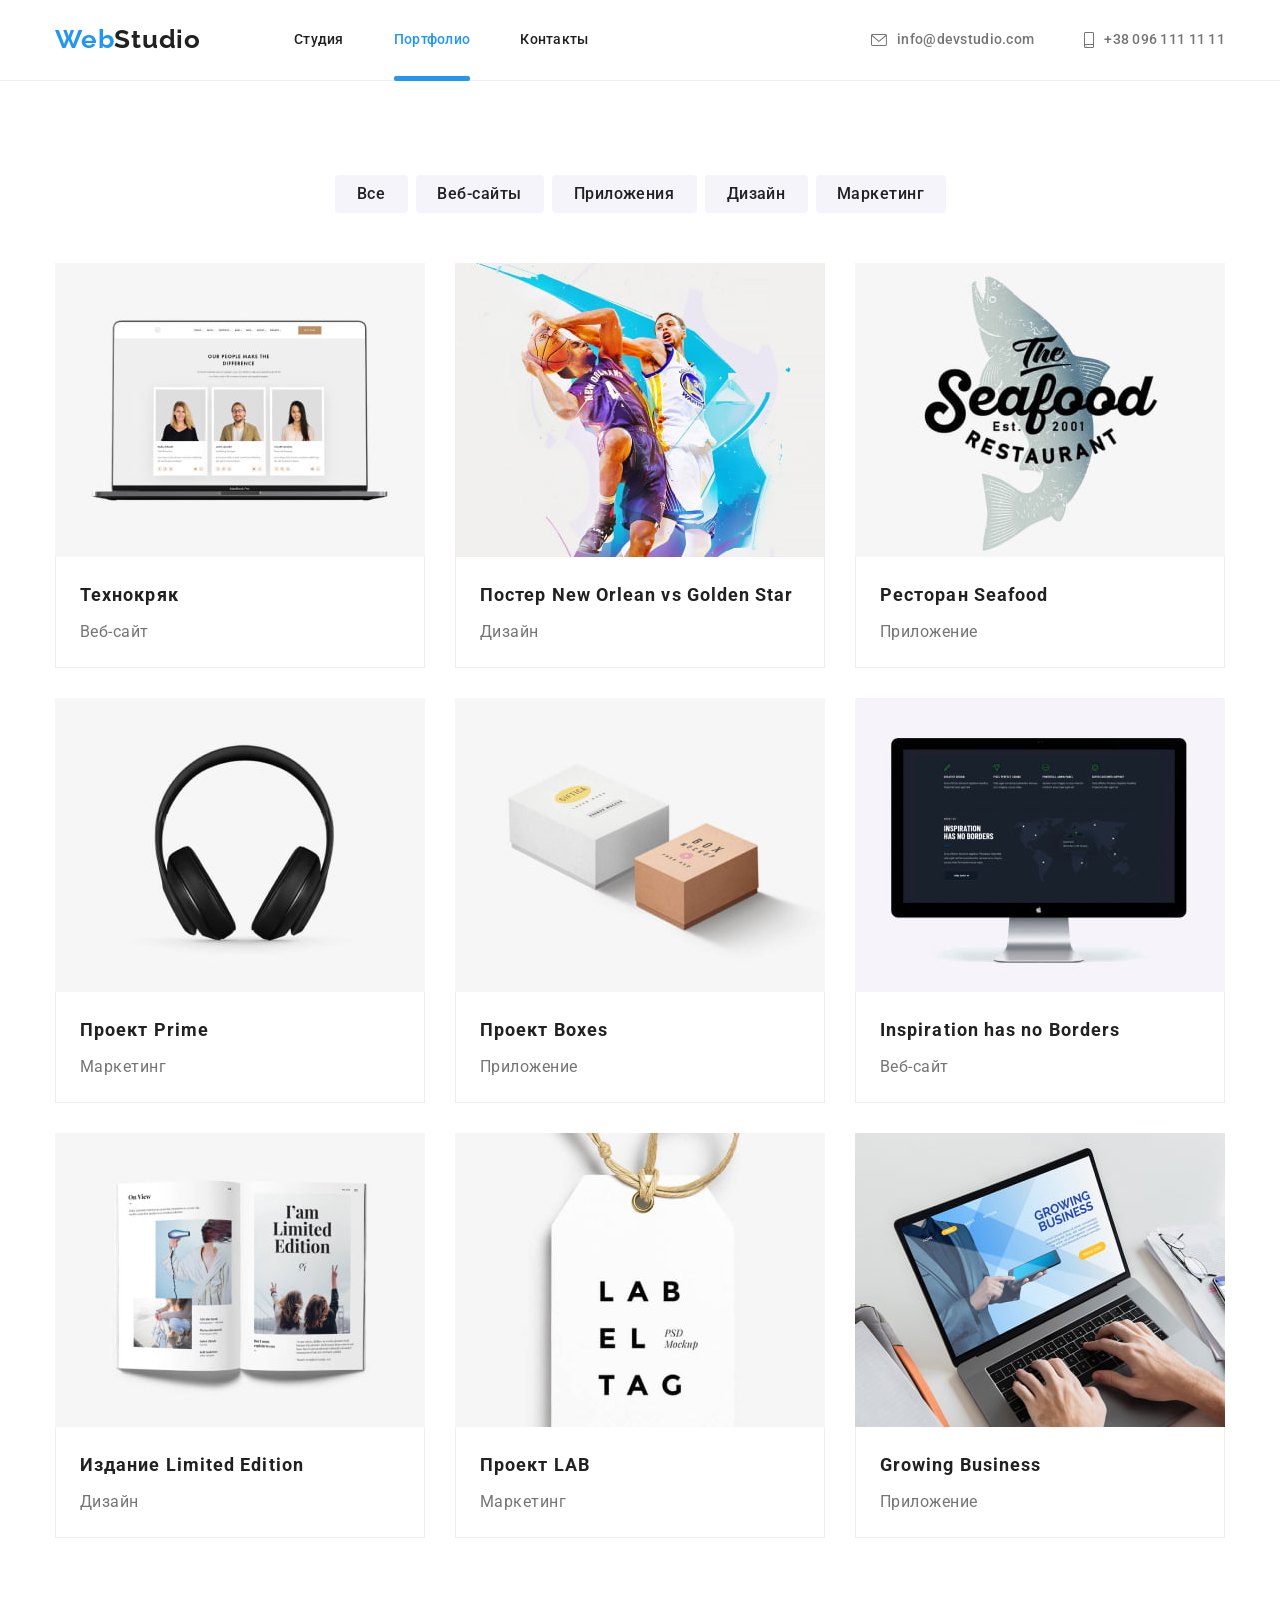
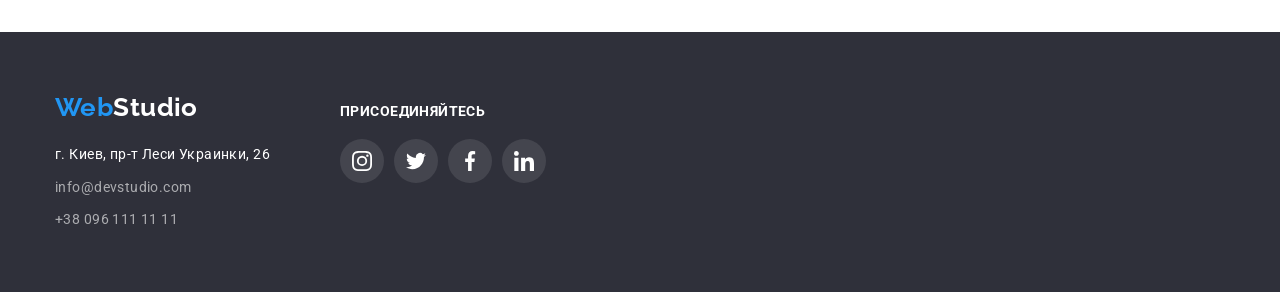
==== portfolio.html @ 49c5b4fa "Initial commit" ====
<!DOCTYPE html> 
<html lang="ru">
<head>
    <meta charset="UTF-8">
    <link rel="preconnect" href="https://fonts.googleapis.com">
    <link rel="preconnect" href="https://fonts.gstatic.com" crossorigin>
    <link href="https://fonts.googleapis.com/css2?family=Raleway:wght@700&family=Roboto:wght@400;500;700;900&display=swap" rel="stylesheet">
    <link rel="stylesheet" href="https://cdnjs.cloudflare.com/ajax/libs/modern-normalize/1.1.0/modern-normalize.min.css">
    <link rel="stylesheet" href="./CSS/styles.css">
    <title>WebStudio</title>
</head>
<body>
<!--Шапка страницы-->
<header class="header">
    <div class="container">
    <!--Навигация-->
    <nav class="nav">
        <a class="nav-logo" href="WebStudio" lang="en">Web<span class="style-logo">Studio</span></a>
        <ul class="nav-list">
          <li class="nav-item"><a class="nav-link" href="./index.html">Студия</a></li>
          <li class="nav-item"><a class="nav-link current" href="">Портфолио</a></li>
          <li class="nav-item" ><a class="nav-link" href="">Контакты</a></li>
        </ul>
    <!--Контакты-->
    <ul class="contact-list">
        <li class="item">
                <a class="email" href="mailto:info@devstudio.com">
                <svg class="email-icon" width="16px"  height="12px">
                <use href="./images/symbol-defs.svg#envelope"></use>
                </svg>info@devstudio.com
                </a>
        </li>
        <li class="item">
                <a class="tel" href="tel:+380961111111">
                <svg class="tel-icon" width="10px"  height="16px"><use href="./images/symbol-defs.svg#smartphone"></use>
                </svg>+38 096 111 11 11
                </a>
        </li>
    </ul>
    </nav>
    </div>
</header>
    <!--Cекция-Фильтры и проэкты-->
    <main>
    <section class="section">
        <div class="container">
    <h1 hidden>Filters and projects</h1>
    <ul class="filters-list">
        <li  class="filter-item">
            <button class="filter all" type="button">Все</button>
        </li>
        <li class="filter-item">
            <button class="filter web" type="button">Веб-сайты</button>
        </li>
        <li class="filter-item">
            <button class="filter app" type="button">Приложения</button>
        </li>
        <li class="filter-item">
            <button class="filter design" type="button">Дизайн</button>
        </li>
        <li class="filter-item">
            <button class="filter marketing" type="button">Маркетинг</button>
        </li>
    </ul>
        <ul class="portfolio-list">
            <li class="portfolio-item">
                    <a  class="portfolio-link" href="">
                    <div class="portfolio-thumb">
                        <div class="portfolio-overlay">
                            <p class="posrtfolio-text">Ресурс предлагает комплексные предложения с разным уровнем функционала и сервисов. Все это позволит посетителю получить исчерпывающие сведения о компании или частном лице</p>
                        </div>
                            <img class="portflio-img" src="./images/img7.jpg" alt="Laptop with open web page">
                 </div>
                <div class="portfolio-block-titels">
                <h2 class="portfolio-titel">Технокряк</h2>
                <p class="portfolio-subtitel">Веб-сайт</p>
                </div>
                </a>
            </li>
            <li class="portfolio-item">
                    <a class="portfolio-link" href="">
                    <div class="portfolio-thumb">
                        <div class="portfolio-overlay">
                    <p class="posrtfolio-text">Ресурс предлагает комплексные предложения с разным уровнем функционала и сервисов. Все это позволит посетителю получить исчерпывающие сведения о компании или частном лице</p>
                        </div>
                    <img class="portflio-img" src="./images/img8.jpg" alt="Basketball players">
            </div>
                <div class="portfolio-block-titels">
                <h2 class="portfolio-titel">Постер New Orlean vs Golden Star</h2>
                <p class="portfolio-subtitel">Дизайн</p>
            </div>
                </a>
            </li>
            <li class="portfolio-item">
                    <a class="portfolio-link" href="">
                    <div class="portfolio-thumb">
                        <div class="portfolio-overlay">
                    <p class="posrtfolio-text">Ресурс предлагает комплексные предложения с разным уровнем функционала и сервисов. Все это позволит посетителю получить исчерпывающие сведения о компании или частном лице</p>
                        </div>
                    <img class="portflio-img" src="./images/img9.jpg" alt="Restaurante poster">
            </div>
                <div class="portfolio-block-titels">
                <h2 class="portfolio-titel">Ресторан Seafood</h2>
                <p class="portfolio-subtitel">Приложение</p>
            </div>
                </a>
            </li>
            <li class="portfolio-item">
                    <a class="portfolio-link" href="">
                    <div class="portfolio-thumb">
                        <div class="portfolio-overlay">
                    <p class="posrtfolio-text">Ресурс предлагает комплексные предложения с разным уровнем функционала и сервисов. Все это позволит посетителю получить исчерпывающие сведения о компании или частном лице</p>
                        </div>
                    <img class="portflio-img" src="./images/img10.jpg" alt="Earphones">
            </div>
                <div class="portfolio-block-titels">
                <h2 class="portfolio-titel">Проект Prime</h2>
                <p class="portfolio-subtitel">Маркетинг</p>
            </div>
                </a>
            </li>
            <li class="portfolio-item">
                    <a class="portfolio-link" href="">
                    <div class="portfolio-thumb">
                        <div class="portfolio-overlay">
                    <p class="posrtfolio-text">Ресурс предлагает комплексные предложения с разным уровнем функционала и сервисов. Все это позволит посетителю получить исчерпывающие сведения о компании или частном лице</p>
                        </div>
                    <img class="portflio-img" src="./images/img11.jpg" alt="Boxes">
                </div>  
                <div class="portfolio-block-titels">
                <h2 class="portfolio-titel">Проект Boxes</h2>
                <p class="portfolio-subtitel">Приложение</p>
            </div>
                </a>
            </li>
            <li class="portfolio-item">
                    <a class="portfolio-link" href="">
                    <div class="portfolio-thumb">
                        <div class="portfolio-overlay">
                    <p class="posrtfolio-text">Ресурс предлагает комплексные предложения с разным уровнем функционала и сервисов. Все это позволит посетителю получить исчерпывающие сведения о компании или частном лице</p>
                        </div>
                    <img class="portflio-img" src="./images/img12.jpg" alt="PC monitor">
                </div>
                <div class="portfolio-block-titels">
                <h2 class="portfolio-titel">Inspiration has no Borders</h2>
                <p class="portfolio-subtitel">Веб-сайт</p>
            </div>
                </a>
            </li>
            <li class="portfolio-item">
                    <a class="portfolio-link" href="">
                    <div class="portfolio-thumb">
                        <div class="portfolio-overlay">
                    <p class="posrtfolio-text">Ресурс предлагает комплексные предложения с разным уровнем функционала и сервисов. Все это позволит посетителю получить исчерпывающие сведения о компании или частном лице</p>
                        </div>
                    <img class="portflio-img" src="./images/img13.jpg" alt="Magazine pages">
            </div>
                <div class="portfolio-block-titels">
                <h2 class="portfolio-titel">Издание Limited Edition</h2>
                <p class="portfolio-subtitel">Дизайн</p>
            </div>
                </a>
            </li>
            <li class="portfolio-item">
                    <a class="portfolio-link" href="">
                    <div class="portfolio-thumb">
                        <div class="portfolio-overlay">
                    <p class="posrtfolio-text">Ресурс предлагает комплексные предложения с разным уровнем функционала и сервисов. Все это позволит посетителю получить исчерпывающие сведения о компании или частном лице</p>
                        </div>
                    <img class="portflio-img" src="./images/img14.jpg" alt="Label tag">
                </div>        
                <div class="portfolio-block-titels">
                <h2 class="portfolio-titel">Проект LAB</h2>
                <p class="portfolio-subtitel">Маркетинг</p>
            </div>
                </a>
            </li>
            <li class="portfolio-item">
                    <a class="portfolio-link" href="">
                    <div class="portfolio-thumb">
                        <div class="portfolio-overlay">
                    <p class="posrtfolio-text">Ресурс предлагает комплексные предложения с разным уровнем функционала и сервисов. Все это позволит посетителю получить исчерпывающие сведения о компании или частном лице</p>
                        </div>
                    <img class="portflio-img" src="./images/img15.jpg" alt="Work on laptop">
            </div>
                <div class="portfolio-block-titels">
                <h2 class="portfolio-titel">Growing Business</h2>
                <p class="portfolio-subtitel">Приложение</p>
            </div>
                </a>
            </li>
        </ul>
    </div>
    </section>
</main>
    <!--Footer-->
    <footer class="footer">
        <div class="container">
        <div class="footer-main">
        <a class="footer-logo" href="WebStudio" lang="en">Web<span class="style">Studio</span></a>
        <address class="footer-address">
        <ul class="address-list">
            <li class="address-item">
                <a class="address" href="https://www.google.com.ua/maps/place/Lesi+Ukrainky+Blvd,+26,+Kyiv,+02000/@50.4265807,30.5361971,17z/data=!3m1!4b1!4m5!3m4!1s0x40d4cf0e033ecbe9:0x57a4dffefec77da0!8m2!3d50.4265807!4d30.5383859?hl=en" target="_blank" rel="noreferrer noopener">г. Киев, пр-т Леси Украинки, 26</a>
            </li>
            <li class="address-item">
                <a class="footer-email" href="mailto:info@devstudio.com">info@devstudio.com</a>
            </li>
            <li class="address-item">
                <a class="footer-tel" href="tel:+380961111111">+38 096 111 11 11</a>
            </li>
        </ul>
        </address>
        </div>
        <div class="social-links">
            <p class="social-links-titel">присоединяйтесь</p>
                  <ul class="social-links-list">
            <li class="social-link-icon">
                <a class="links-icon instagram" href="">
                <svg class="svg-icon"  width="20px" height="20px"><use href="images/symbol-defs.svg#instagram"></use> </svg>
                </a>
            </li>
            <li class="social-link-icon">
                <a class="links-icon" href="">
                <svg class="svg-icon"  width="20px" height="20px"><use href="images/symbol-defs.svg#twitter"></use> </svg>
                </a>
            </li>
            <li class="social-link-icon">
                <a class="links-icon" href="">
                <svg class="svg-icon" width="20px" height="20px"><use href="images/symbol-defs.svg#facebook"></use> </svg>
                </a>
            </li>
            <li class="social-link-icon">
                <a class="links-icon" href="">
                <svg class="svg-icon" width="20px" height="20px"><use href="images/symbol-defs.svg#linkedin"></use> </svg>
                </a>
            </li>
            </ul>
        </div>
    </div>
    </footer>
    </body>
    </html>
---- CSS/styles.css ----
:root{
    --main-font: 'Roboto', sans-serif;
    --blue-color: #2196F3;
    --titels-color: #212121;
    --text-color: #757575;
    --white-color: #ffffff;
    --address-color: rgba(255, 255, 255, 0.6);
    --background-team: #F5F4FA;
    --shadow-color: rgba(0, 0, 0, 0.15);
    --background-hero-section: #2F303A;
    --border-color: #EEEEEE;
    --filter-background-color: #F5F4FA;
    --border-color-icon: #AFB1B8;
    --portfolio-background-color: rgba(33, 150, 243, 0.9);
    --section-do: rgba(47, 48, 58, 0.8);
}
/*убираю стили по умолчание*/
h1,
h2,
h3,
h4,
h5,
h6,
p {  
    margin: 0px;
    padding: 0px;
}

ul{
    padding: 0px;
    padding-inline-start: 0px;
    margin: 0px;
    list-style-type: none;
}

a{
    text-decoration: none;
}
img{
    display: block;
    max-width: 100%;
    height: auto;
}

/*стиль для body*/
.container{
  width: 1200px;
  padding-left: 15px;
  padding-right: 15px;
  margin-left: auto;
  margin-right: auto;
}

body{
    font-family: var(--main-font);
    color: var(--text-color);
    font-size: 14px;
    line-height: 1.71;
    letter-spacing: 0.03em;
    }

/*стиль логотипа*/
header{
    border-bottom: 1px solid var(--border-color);
}
.nav-logo{
    padding: 24px 0px 25px 0px;
    text-decoration: none;
    font-family: Raleway;
    font-weight: 700;
    font-size: 26px;
    line-height: 1.19;
    letter-spacing: 0.03em;
    color: var(--blue-color)
}

.style-logo{
    color: var(--titels-color);
}

/*стиль навигации*/
.nav{
    display: flex;
    align-items: center;

    font-weight: 500;
    font-size: 14px;
    line-height: 1.14;
    letter-spacing: 0.02em;
      }
.nav-list{
     display: flex;
     margin-left: 93px;
    }
.nav-list .nav-item + .nav-item{
    margin-left: 50px;
}
.nav-link{
    display: block;
    padding-top: 32px;
    padding-bottom: 32px;

    color: var(--titels-color);
}
.contact-list{
    display: flex;
    align-items: center;
    margin-left: auto;
}
.contact-list .item + .item{
    margin-left: 50px;
}

.current{
    position: relative;
    color: var(--blue-color);
}

.nav-link.current::after{
    content: "";
    position: absolute;
    left: 0;
    bottom: -1px;
    display: block;
    width: 100%;
    height: 5px;

    background-color: var(--blue-color);

  
    transition: transform 250ms cubic-bezier(0.4, 0, 0.2, 1);
}

.nav-link.current:hover::after,
.nav-link.current:focus::after{
    transform: scaleX(1);
}

.nav-item{
    transition: color 250ms cubic-bezier(0.4, 0, 0.2, 1),
    background-color 250ms cubic-bezier(0.4, 0, 0.2, 1);
}

.nav-item :hover,
.nav-item :focus{
    color: var(--blue-color);
    background-color: var(--white-color);
}

.email,
.tel{
    display: flex;
    align-items: center;
    font-weight: 500;
    font-size: 14px;
    line-height: 1.14;
    letter-spacing: 0.02em;
    color:var(--text-color);
    fill: var(--text-color);  
    }

.tel-icon,
.email-icon{
    margin-right: 10px;
} 

.contact-list{
    transition: fill 250ms cubic-bezier(0.4, 0, 0.2, 1),
    background-color 250ms cubic-bezier(0.4, 0, 0.2, 1),
    color 250ms cubic-bezier(0.4, 0, 0.2, 1);
}

.contact-list :hover,
.contact-list :focus{
    fill: var(--blue-color);
    color: var(--blue-color);
    background-color: var(--white-color);
}

/* стили секция герой*/
.hero-section{
    padding-top: 200px;
    padding-bottom: 200px;
    background-color: var(--background-hero-section);
    max-width: 1600px;
    height: 600px;
    margin-left: auto;
    margin-right: auto;
    background-image: linear-gradient(to right, 
    rgba(47,48,58,0.4),
    rgba(47,48,58,0.4)),
    url("../images/mainpic.jpg");
    background-repeat: no-repeat;
    background-size: cover;
}

.hero-titel{
    width: 696px;
    height: 120px;
    margin-left: auto;
    margin-right: auto;
    margin-bottom: 30px;

    font-family: 'Roboto', sans-serif;
    font-weight: 900;
    font-size: 44px;
    line-height: 1.36;
    text-align: center;
    letter-spacing: 0.06em;
    text-transform: uppercase;
    color: var(--white-color);
    }

.hero-button{
    display: block;
    min-width: 200px;
    height: 50px;
    padding: 4px;
    margin-left: auto;
    margin-right: auto;

    font-weight: bold;
    font-size: 16px;
    line-height: 1.87;
    align-items: center;
    text-align: center;
    letter-spacing: 0.06em;
    color: var(--white-color);
    background-color: var(--blue-color);
    border: 0px;
    border-radius: 4px;
    cursor: pointer
}

.backdrop{
    position: fixed;
    top: 0;
    left: 0;
    z-index: 1;
    width: 100%;
    height: 100%;

    background-color: rgba(0, 0, 0, 0.2);

    opacity: 1;
    transition: opacity 250ms cubic-bezier(0.4, 0, 0.2, 1);
}

.backdrop.is-hidden{
    opacity: 0;
    pointer-events: none;
}

.backdrop.is-hidden .modal{
    transform: translate(-50%, -50%) scale(0.2);
}

.modal{
    position: absolute;
    top:50%;
    left: 50%;
   
    min-width: 528px;
    min-height: 581px;

    background-color: var(--white-color);

    transform: translate(-50%, -50%) scale(1);
    transition: transform 250ms cubic-bezier(0.4, 0, 0.2, 1);
}

.hero-button-close{
    position: absolute;
    top: 0;
    right: 0;
    margin-top: 8px;
    margin-right: 8px;
    
    background-image: url(../images/close.svg);
    background-repeat: no-repeat;
    height: 30px;
    width: 30px;
        
    border: none;
    background-color: var(--white-color);
}

/*стили наши преимущества*/
.advantage{
    padding-bottom: 94px;
    padding-top: 94px;
}

.advantage-list{
    display: flex;
    flex-wrap: wrap;
}

.advantage-list .advantage-item{
    width: 270px;
    margin-right: 30px;
}

.advantage-item::before{
    display: block;
    content: "";
    height: 120px;
    background-color: var(--background-team);
    background-repeat: no-repeat;
    background-position: center;
    /*outline: 1px solid red;*/
    margin-bottom: 30px;
}

.icon-antenna::before{
    background-image: url(../images/antenna\ 1.svg);
}

.icon-clock::before{
    background-image: url(../images/clock\ 1.svg);
}

.icon-diagram::before{
    background-image: url(../images/diagram\ 1.svg);
}

.icon-astronaut::before{
    background-image: url(../images/astronaut\ 1.svg);
}

.advantage-item:last-child{
    margin-right: 0px;
}
.advantage-titel{
    margin-bottom: 10px;

    font-weight: 700;
    font-size: 14px;
    line-height: 1.14;
    text-transform: uppercase;
    color: var(--titels-color);
}

/*стили чем мы занимаемся*/
.do{
    padding-bottom: 94px;
    padding-top: 0px;
}
.do-list{
    display: flex;
}
.do-list-item{
    position: relative;
    margin-right: 30px;
}
.do-list-item:last-child{
    margin-right: 0px;
}

.do-list-item::before{
    display: inline-block;
    content: "";
    background-color: var(--section-do);
    position: absolute;
    bottom: 0;
    width: 370px;
    height: 70px;
}

.do-text{
    position: absolute;
    bottom: 27px;
    left: 86px;
       
    font-weight: 700;
    font-size: 14px;
    line-height: 16px;
    letter-spacing: 0.03em;
    text-transform: uppercase;
    color: var(--white-color);
}

/*стили заголовкам h2*/
.titel{
    margin-bottom: 50px;

    font-weight: 700;
    font-size: 36px;
    line-height: 1.17;
    text-align: center;
    color: var(--titels-color);
}

/*стили заголовка h3*/
.portfolio-titel{
    font-weight: 700;
    font-size: 18px;
    line-height: 2;
    letter-spacing: 0.06em;
    color: var(--titels-color);
}

/*стили подзаголовков*/
.portfolio-subtitel{
    font-weight: 400;
    font-size: 16px;
    line-height: 1.87;
    letter-spacing: 0.03em;
    color: var(--text-color);
}

/*стили- наша команда*/
.team{
    padding-top: 94px;
    padding-bottom: 94px;
    background-color: var(--background-team);
}
.team-list{
    display: flex;
}
.team-person{
    margin-right: 30px;
    background-color: var(--white-color);
    box-shadow: 0px 1px 3px rgba(0, 0, 0, 0.12), 0px 1px 1px rgba(0, 0, 0, 0.14), 0px 2px 1px rgba(0, 0, 0, 0.2);
    border-radius: 0px 0px 4px 4px;
}

.team-person:last-child{
    margin-right: 0px;
}
.sociallinks{
    padding: 30px 32px 30px 32px;
}

.team-name,
.team-possition{
    font-size: 16px;
    line-height: 1.19;
    text-align: center;
}

.team-name{
    margin-bottom: 10px;
    font-weight: 500;
    color: var(--titels-color);
}

.team-possition{
    margin-bottom: 16px;
    font-size: 16px;
    line-height: 1.19;
}

.sociallinks-list{
    display: flex;
    justify-content: center;
 }

 .sociallinks-link{
    display: flex;
    justify-content: center;
    border-radius: 30px;
    width: 44px;
    height: 44px;
    padding: 12px;
    margin-left: 10px;
    background-color: var(--white-color);
    fill: var(--border-color-icon);

    transition: fill 250ms cubic-bezier(0.4, 0, 0.2, 1),
    background-color 250ms cubic-bezier(0.4, 0, 0.2, 1);
}

.sociallinks-item:last-child{
    margin-left: 0px;
}

.sociallinks-link:hover,
.sociallinks-link:focus{
fill: var(--white-color);
background-color: var(--blue-color);
}

/*Сеция постоянные клиенты*/
.clients{
    margin-bottom: 94px;
    margin-top: 94px;
}
.clients-list{
    display: flex;
    border-radius: 15px;
}

.nav-link.current{
    color: var(--blue-color);
}

.current::after{
    content: '';
    width: 48px;
    height: 4px;

    background-color: var(--blue-color);
    border-radius: 2px;
}

.client-logo:not(:last-child){
    margin-right: 30px;
}

.client-logo-link{
    display: flex;
    justify-content: center;
    align-items: center;

    width: 170px;
    height: 92px;

    outline: 1px solid var(--border-color-icon);
    border-radius: 3px;
    fill: var(--border-color-icon);

    transition: fill 250ms cubic-bezier(0.4, 0, 0.2, 1), 
    outline-color 250ms cubic-bezier(0.4, 0, 0.2, 1),
    cursor 250ms cubic-bezier(0.4, 0, 0.2, 1);
}

.client-logo-link:hover,
.client-logo-link:focus{
    fill: var(--blue-color);
    outline-color: var(--blue-color);
    cursor: pointer;
}

/*кнопки фильтров*/
.portfolio{
    padding-bottom: 94px;
}

.section{
    margin-top: 94px;
    margin-bottom: 94px;
}

.filters-list{
    display: flex;
    justify-content: center;
    margin-bottom: 50px;
    margin-right: auto;
    margin-left: auto;
}

.all{
    margin-right: 8px;

    min-width: 73px;
    height: 38px;
    border: 0px;
    padding: 4px;
    border-radius: 4px;
    background-color: var(--filter-background-color);
    }
.web{
    margin-right: 8px;

    min-width: 128px;
    height: 38px;
    padding: 4px;
    border-radius: 4px;
    border: 0px;
    background-color: var(--filter-background-color);
    }
.app{
    margin-right: 8px;

    min-width: 145px;
    height: 38px;
    padding: 4px;
    border-radius: 4px;
    border: 0px;
    background-color: var(--filter-background-color);
}
.design{
    margin-right: 8px;
 
    min-width: 103px;
    height: 38px;
    padding: 4px;
    border-radius: 4px;
    border: 0px;
    background-color: var(--filter-background-color);
}
.marketing{
    min-width: 130px;
    height: 38px;
    padding: 4px;
    border-radius: 4px;
    border: 0px;
    background-color: var(--filter-background-color);
}
.filter{
    font-family: Roboto;
    font-style: normal;
    font-weight: 500;
    font-size: 16px;
    line-height: 1.62;
    text-align: center;
    letter-spacing: 0.03em;
    color: var(--titels-color);
    cursor: pointer;

    transition: color 250ms cubic-bezier(0.4, 0, 0.2, 1),
    background-color 250ms cubic-bezier(0.4, 0, 0.2, 1),
    box-shadow 250ms cubic-bezier(0.4, 0, 0.2, 1);
}

.filter:hover,
.filter:focus{
    color: var(--white-color);
    background-color: var(--blue-color);
    box-shadow: 0px 4px 4px rgba(0, 0, 0, 0.25);
}
/*стили портфолио*/
.portfolio-block-titels{
    padding: 20px 24px 20px 24px;
    border-left: 1px solid var(--border-color);
    border-right: 1px solid var(--border-color);
    border-bottom: 1px solid var(--border-color);
}
.portfolio-list{
    display: flex;
    flex-wrap: wrap;
}
.portfolio-titel{
    margin-bottom: 4px;
}

.portfolio-item{
    margin-right: 30px;
    margin-bottom: 30px;
}

.portfolio-item:nth-child(3n){
    margin-right: 0px;
}
.portfolio-item:nth-last-child(-n+3){
    margin-bottom: 0px;
}

.portfolio-link{
    display: block;

    transition: box-shadow 250ms cubic-bezier(0.4, 0, 0.2, 1);
}

.portfolio-link:hover,
.portfolio-link:focus {
    box-shadow: 0px 4px 4px rgba(0, 0, 0, 0.25);
}

.portfolio-thumb{
    position: relative;
    overflow: hidden;
}

.portfolio-overlay{
    background-color: var(--portfolio-background-color);
    position: absolute;
    width: 100%;
    height: 100%;

    transform: translateY(100%);
  
    transition: transform 250ms cubic-bezier(0.4, 0, 0.2, 1);
}


.portfolio-link:hover .portfolio-overlay{
    transform: translateY(0);
}

.posrtfolio-text{
    position: absolute;
    width: 322px;
    height: 168px;
    top: 50%;
    left: 50%;
    transform: translate(-50%, -50%);
  
    font-weight: 400;
    font-size: 18px;
    line-height: 28px;
    color: var(--white-color);
}

  /*стиль футер*/
.footer{
    max-height: 262px;
    padding-bottom: 60px;
    padding-top: 60px;

    background-color: var(--background-hero-section);
}

.footer .container{
    display: flex;
    align-items: baseline;
}

.footer-logo{
    display: block;
    margin-bottom: 20px;

    font-family: Raleway;
    font-weight: 700;
    font-size: 26px;
    line-height: 1.19;
    color: var(--blue-color);
   }
.style{
    color: var(--white-color);
}

.address-list{
    font-style: normal;
    font-size: 14px;
    line-height: 1.71;
}
.address-item:not(:last-child){
    margin-bottom: 9px;
}

.address{
    color: var(--white-color);

    transition: color 250ms cubic-bezier(0.4, 0, 0.2, 1),
    background-color 250ms cubic-bezier(0.4, 0, 0.2, 1);
}

.footer-email,
.footer-tel{
    color: var(--address-color);

    transition: color 250ms cubic-bezier(0.4, 0, 0.2, 1),
    background-color 250ms cubic-bezier(0.4, 0, 0.2, 1);
}

.address:hover,
.address:focus{
    color: var(--blue-color);
    background-color: var(--background-hero-section);
}

.footer-email:hover,
.footer-email:focus{
    color: var(--blue-color);
    background-color: var(--background-hero-section);
}

.footer-tel:hover,
.footer-tel:focus{
    color: var(--blue-color);
    background-color: var(--background-hero-section);
}

.social-links{
    margin-left: 70px;
}

.social-links{
   list-style-type: none;
}
.social-links-titel{
    color: var(--white-color);
    font-weight: 700;
    font-size: 14px;
    line-height: 16px;
    letter-spacing: 0.03em;
    text-transform: uppercase;
    margin-bottom: 20px;
}

.social-links-list{
    display: flex;
    align-items: center;
}
.social-link-icon{
    background-color: rgba(255, 255, 255, 0.1);
    border-radius: 30px;
    width: 44px;
    height: 44px;
    padding: 12px;
    margin-right: 10px;

    transition: background-color 250ms cubic-bezier(0.4, 0, 0.2, 1);
}
.social-link-icon:last-child{
    margin-right: 0px;
}
.svg-icon{
    fill: var(--white-color);
}

.social-link-icon:hover,
.social-link-icon:focus{
    background-color: var(--blue-color);
}
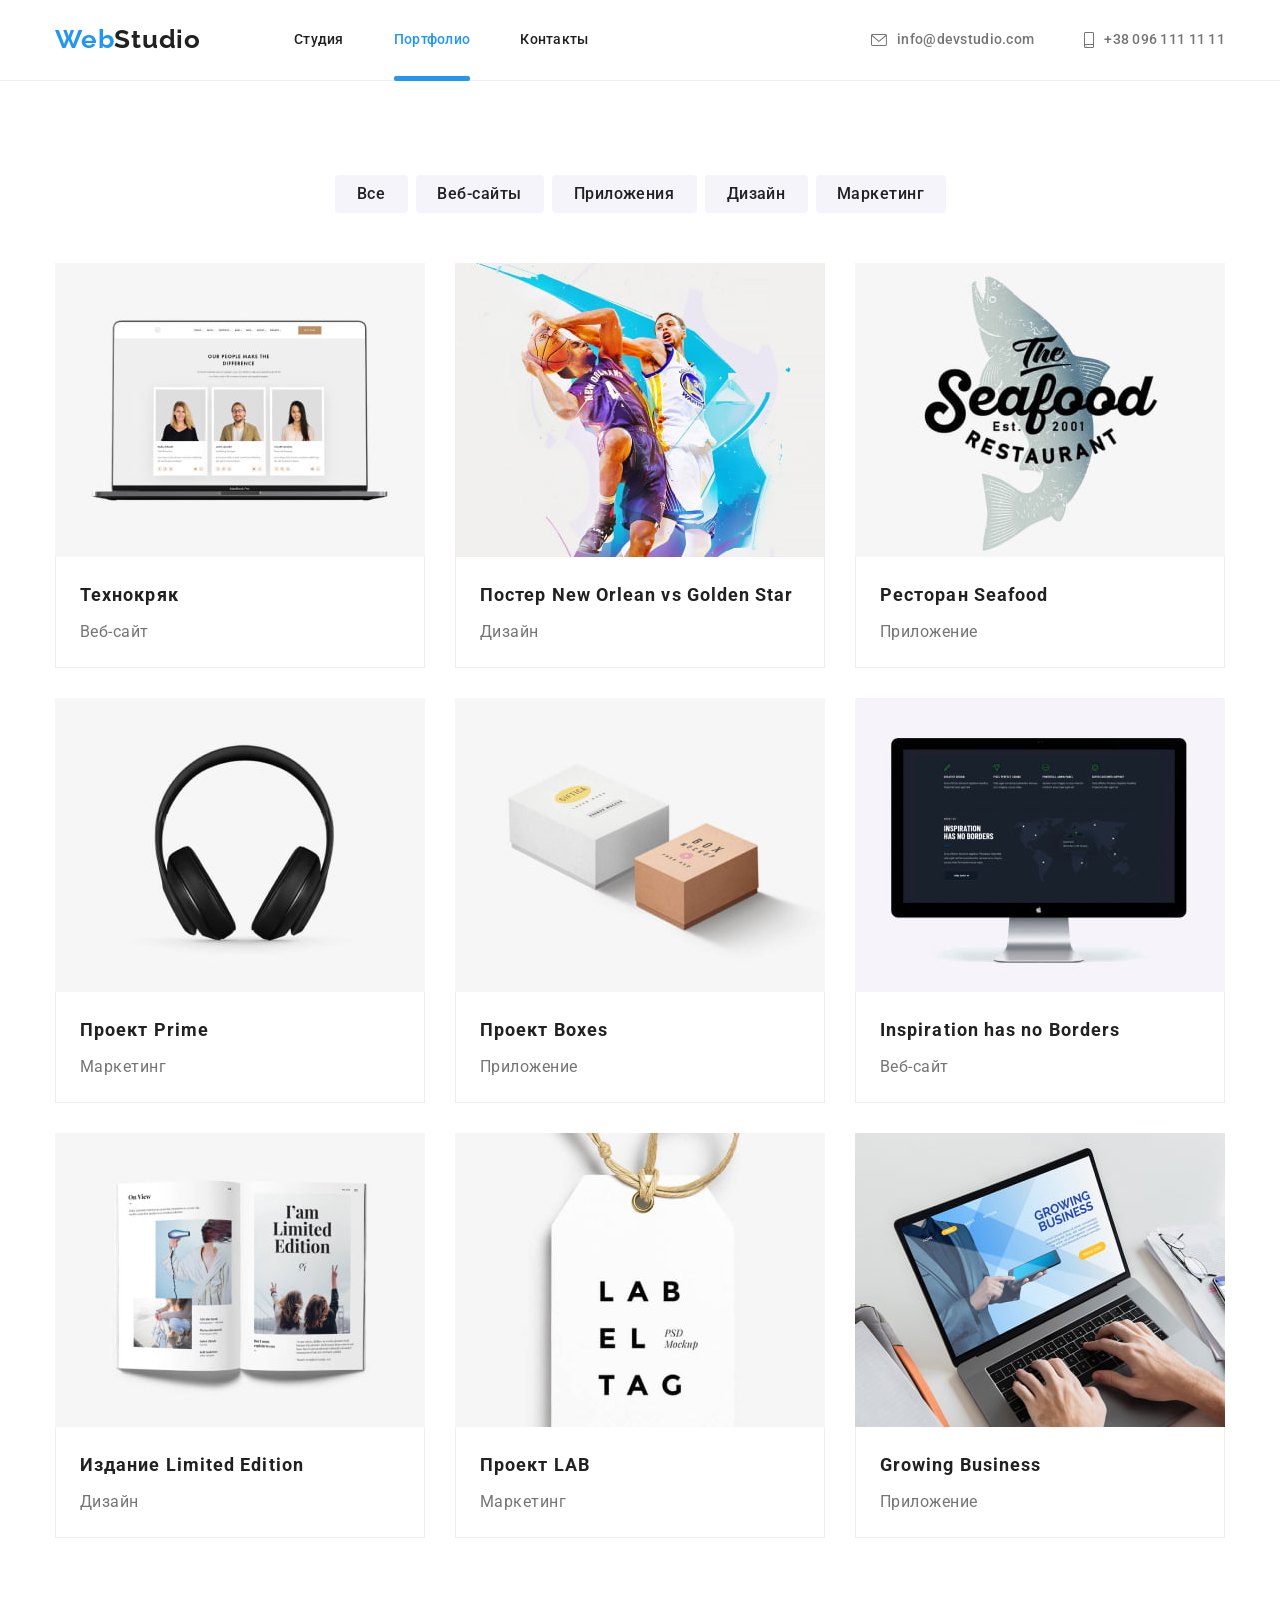
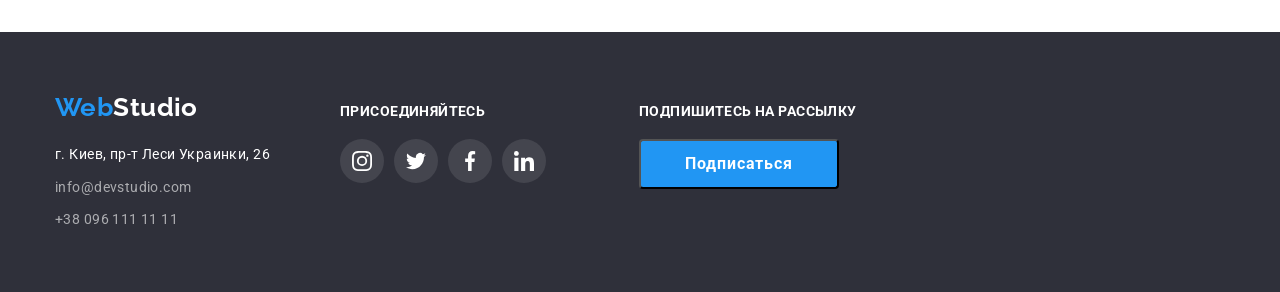
==== commit 6e221a76: "footer-subscribe" ====
--- a/portfolio.html
+++ b/portfolio.html
@@ -237,6 +237,10 @@
             </li>
             </ul>
         </div>
+        <div class="subscribe">
+            <p class="subscribe-titel">Подпишитесь на рассылку</p>
+            <button class="subscribe-button" type="button">Подписаться</button>
+        </div>
     </div>
     </footer>
     </body>
--- a/CSS/styles.css
+++ b/CSS/styles.css
@@ -772,7 +772,8 @@
 .social-links{
    list-style-type: none;
 }
-.social-links-titel{
+.social-links-titel,
+.subscribe-titel{
     color: var(--white-color);
     font-weight: 700;
     font-size: 14px;
@@ -806,4 +807,25 @@
 .social-link-icon:hover,
 .social-link-icon:focus{
     background-color: var(--blue-color);
-}+}
+
+.subscribe{
+    margin-bottom: 20px;
+    margin-left: 93px;
+}
+
+.subscribe-button{
+    width: 200px;
+    height: 50px;
+    border-radius: 4px;
+
+    font-weight: 700;
+    font-size: 16px;
+    line-height: 30px;
+    letter-spacing: 0.06em;
+
+    color: var(--white-color);
+    box-shadow: (0px 4px 4px rgba(0, 0, 0, 0.25));
+    background-color: var(--blue-color);
+}
+
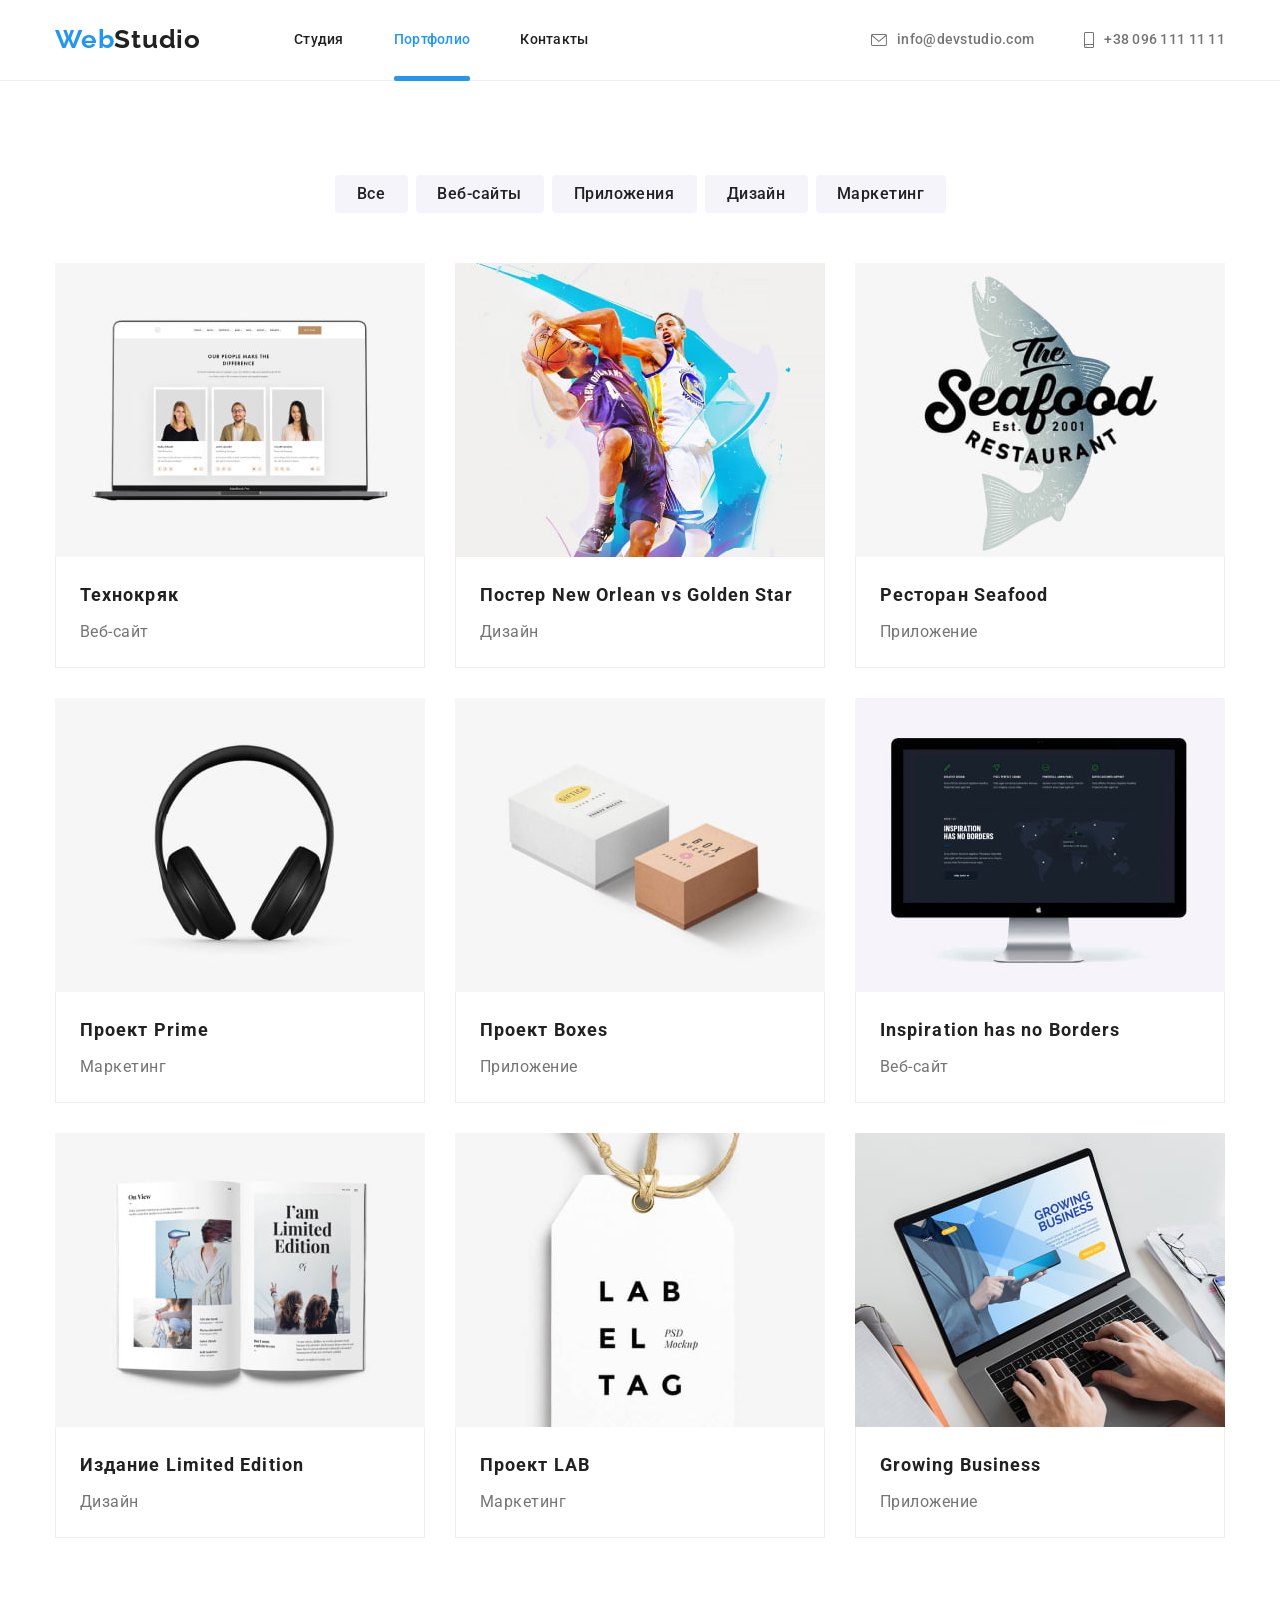
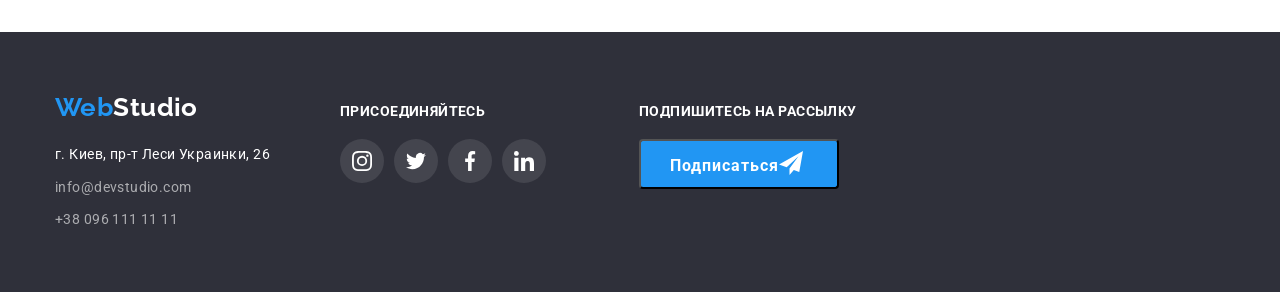
==== commit b2717053: "subscribe-icon" ====
--- a/portfolio.html
+++ b/portfolio.html
@@ -239,7 +239,9 @@
         </div>
         <div class="subscribe">
             <p class="subscribe-titel">Подпишитесь на рассылку</p>
-            <button class="subscribe-button" type="button">Подписаться</button>
+            <button class="subscribe-button" type="button">Подписаться
+            <svg class="subscribe-icon"><use href="./images/symbol-defs (2).svg#icon-send" width="24px" height="24px"></use> </svg>
+            </button>
         </div>
     </div>
     </footer>
--- a/CSS/styles.css
+++ b/CSS/styles.css
@@ -815,10 +815,13 @@
 }
 
 .subscribe-button{
+    display: flex;
     width: 200px;
     height: 50px;
     border-radius: 4px;
-
+    padding: 10px 0px 10px 29px;
+
+    
     font-weight: 700;
     font-size: 16px;
     line-height: 30px;
@@ -829,3 +832,6 @@
     background-color: var(--blue-color);
 }
 
+.subscribe-icon{
+
+}
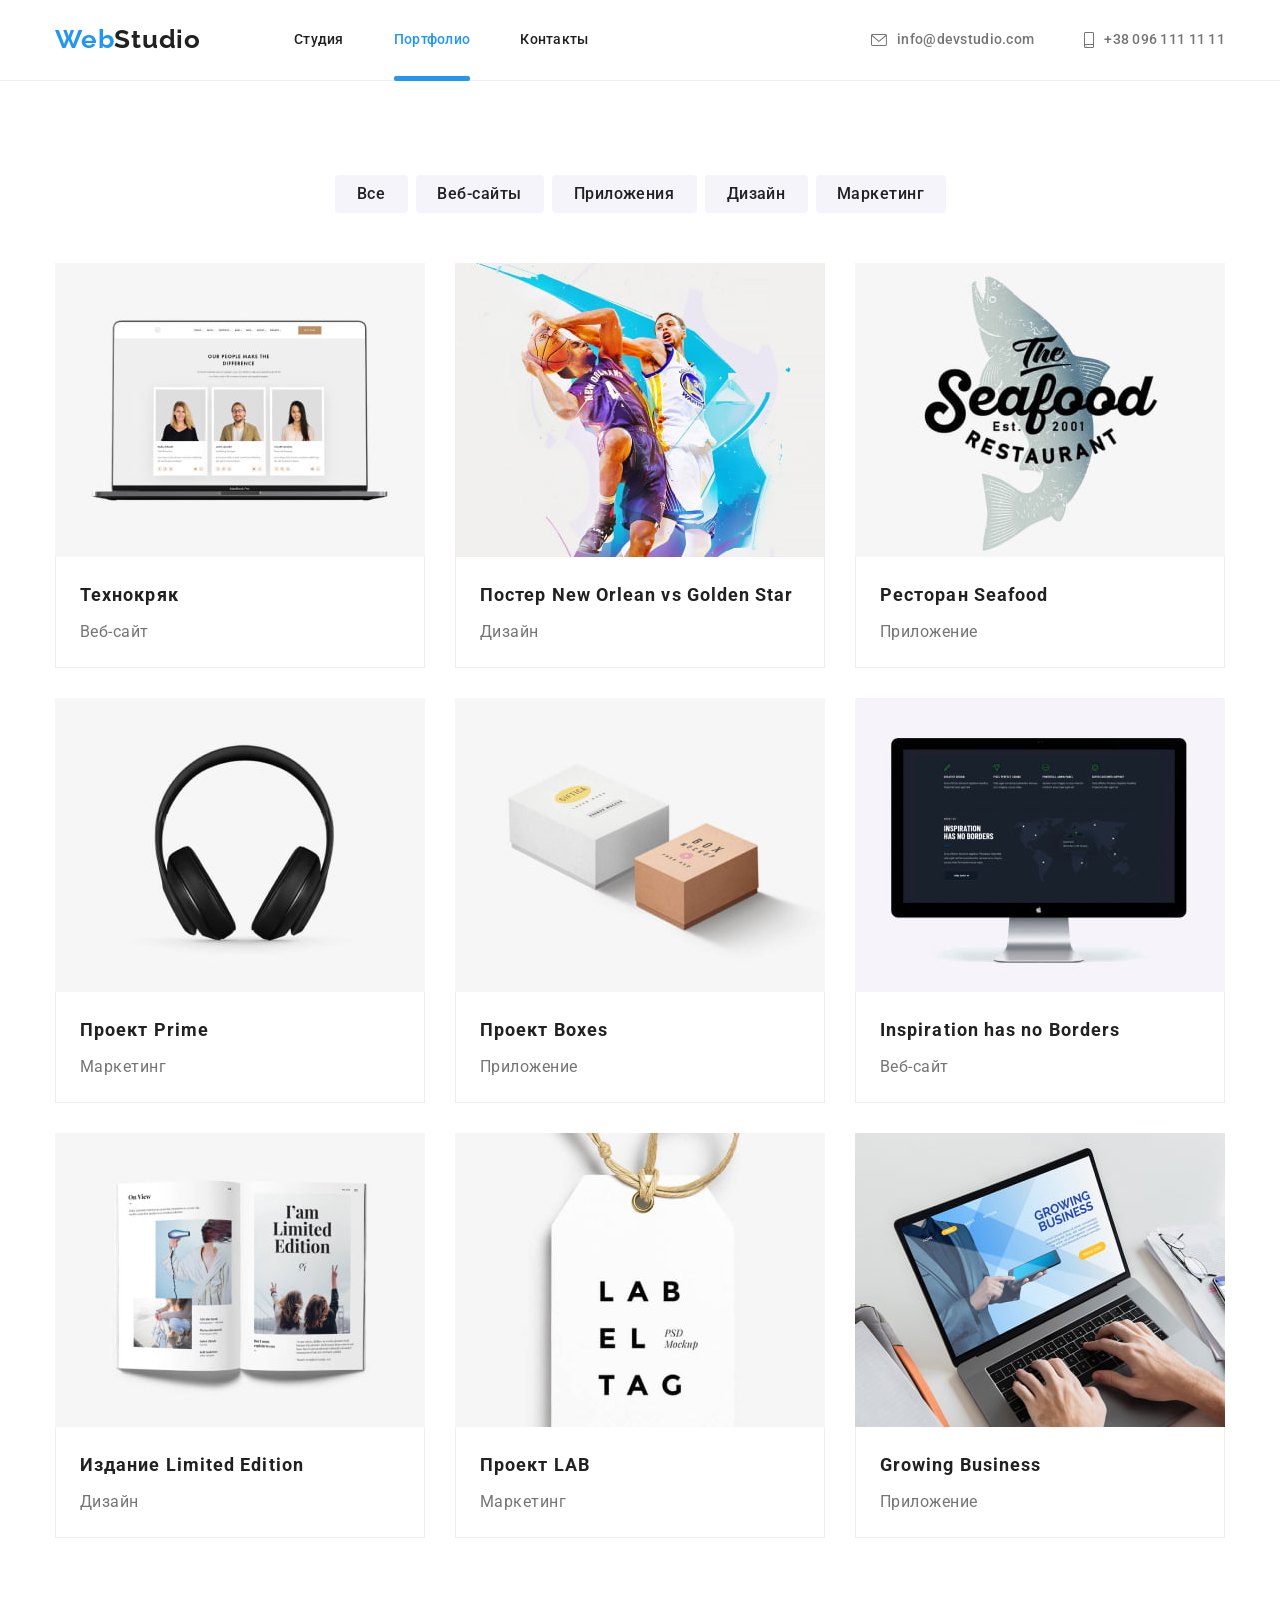
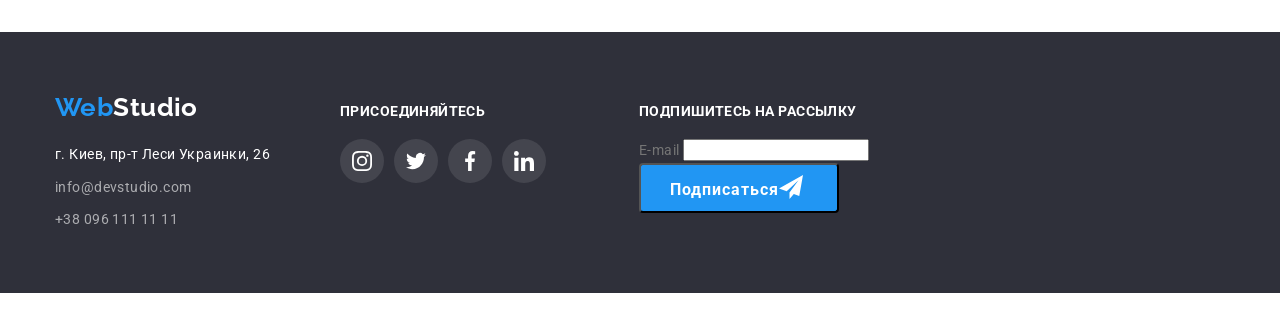
==== commit 7930e0c3: "subscribe-form" ====
--- a/portfolio.html
+++ b/portfolio.html
@@ -239,9 +239,13 @@
         </div>
         <div class="subscribe">
             <p class="subscribe-titel">Подпишитесь на рассылку</p>
-            <button class="subscribe-button" type="button">Подписаться
-            <svg class="subscribe-icon"><use href="./images/symbol-defs (2).svg#icon-send" width="24px" height="24px"></use> </svg>
-            </button>
+            <form class="subscribe-form">
+                <label for="email">E-mail</label>
+                <input type="email" name="user-email" id="email" /> 
+                <button class="subscribe-button" type="submit">Подписаться
+                    <svg class="subscribe-icon"><use href="./images/symbol-defs (2).svg#icon-send" width="24px" height="24px"></use> </svg>
+                    </button>
+            </form>
         </div>
     </div>
     </footer>
--- a/CSS/styles.css
+++ b/CSS/styles.css
@@ -832,6 +832,3 @@
     background-color: var(--blue-color);
 }
 
-.subscribe-icon{
-
-}
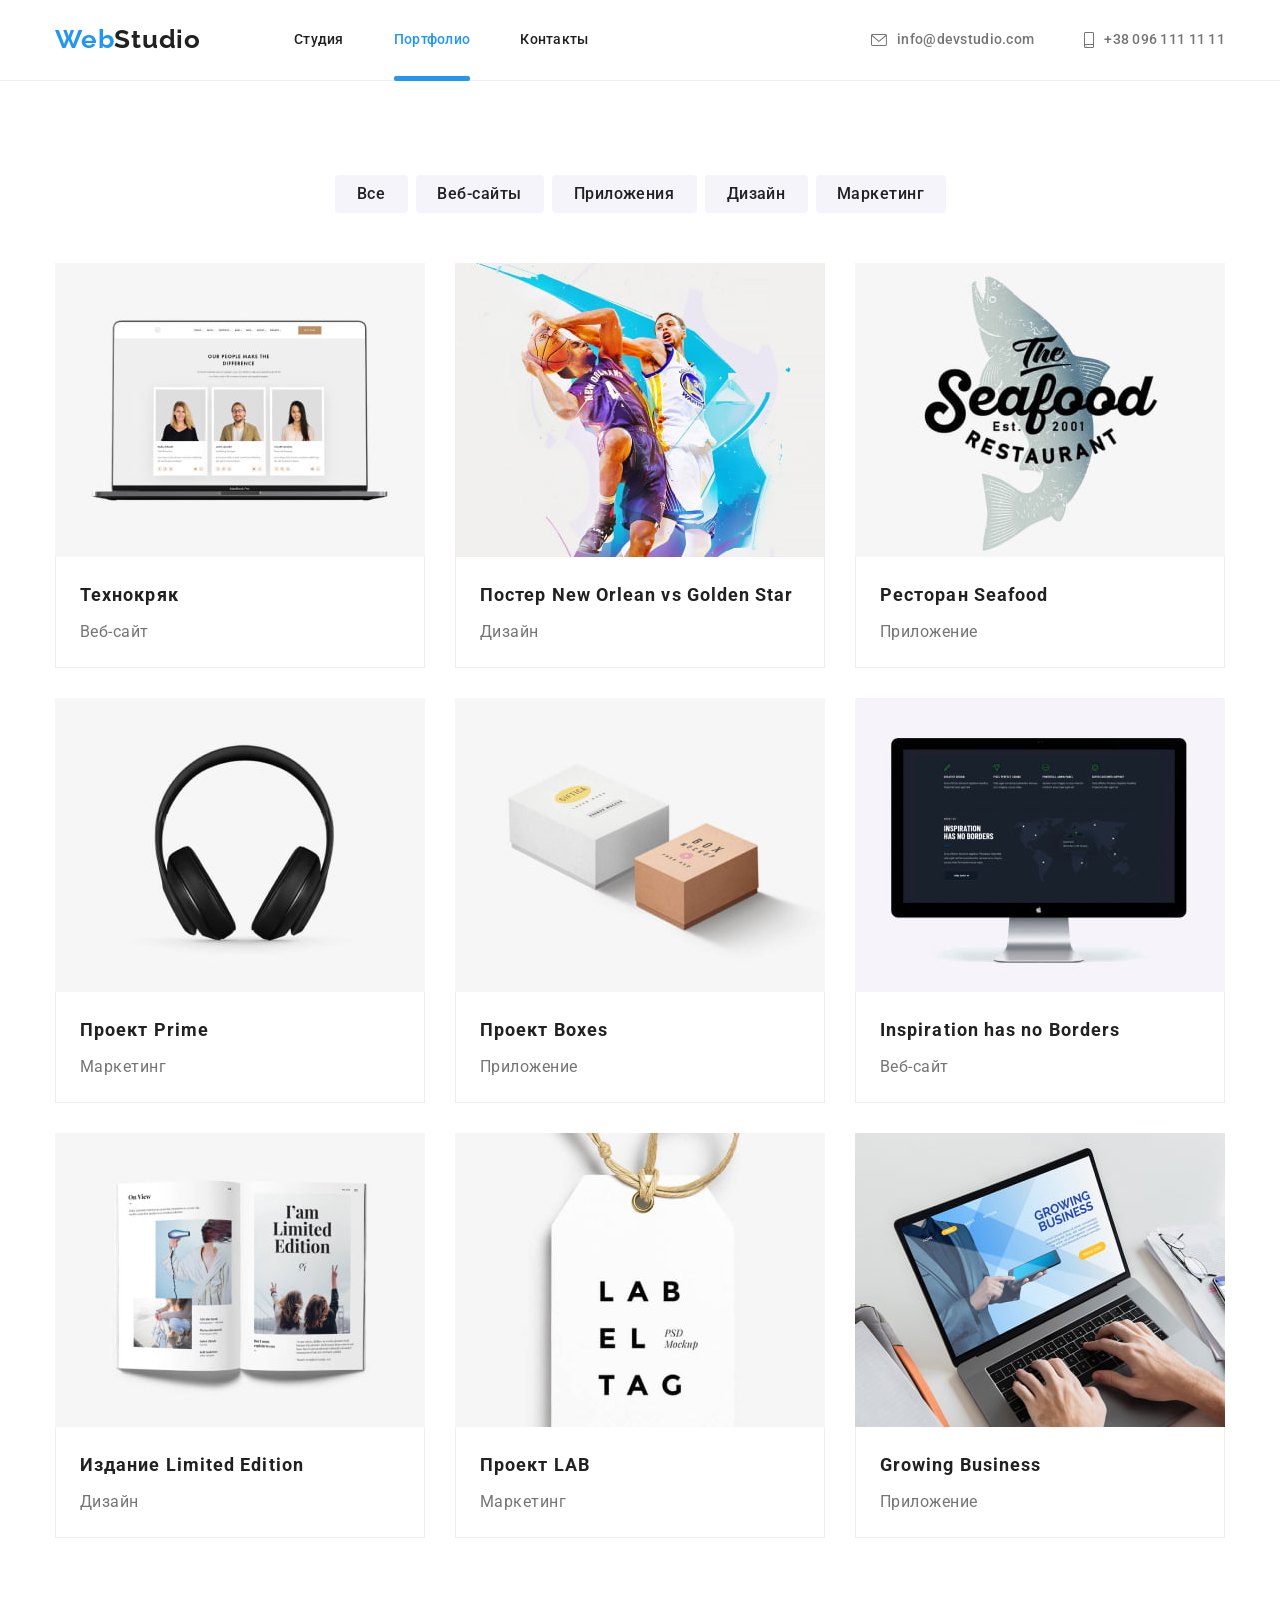
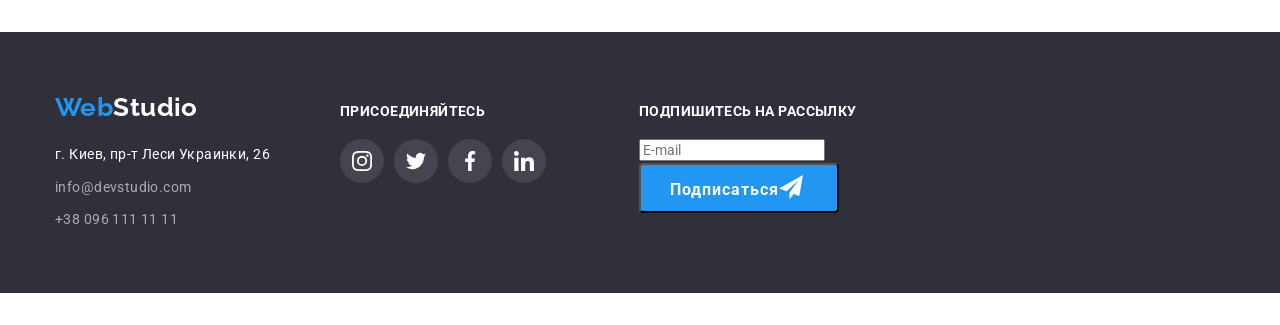
==== commit b26c52c4: "modal-form-html" ====
--- a/portfolio.html
+++ b/portfolio.html
@@ -240,8 +240,7 @@
         <div class="subscribe">
             <p class="subscribe-titel">Подпишитесь на рассылку</p>
             <form class="subscribe-form">
-                <label for="email">E-mail</label>
-                <input type="email" name="user-email" id="email" /> 
+                <input type="email" name="user-email" placeholder="E-mail" id="email" /> 
                 <button class="subscribe-button" type="submit">Подписаться
                     <svg class="subscribe-icon"><use href="./images/symbol-defs (2).svg#icon-send" width="24px" height="24px"></use> </svg>
                     </button>
--- a/CSS/styles.css
+++ b/CSS/styles.css
@@ -271,6 +271,27 @@
     transition: transform 250ms cubic-bezier(0.4, 0, 0.2, 1);
 }
 
+.modal-form{
+    padding: 40px 39px 40px 41px;
+}
+
+.modal-form-titel{
+    font-weight: 700;
+font-size: 20px;
+line-height: 23px;
+text-align: center;
+letter-spacing: 0.03em;
+color: var(--titels-color);
+
+padding-bottom: 12px;
+}
+
+.form-field{
+    display: flex;
+    flex-direction: column;
+    margin: 0px;
+}
+
 .hero-button-close{
     position: absolute;
     top: 0;
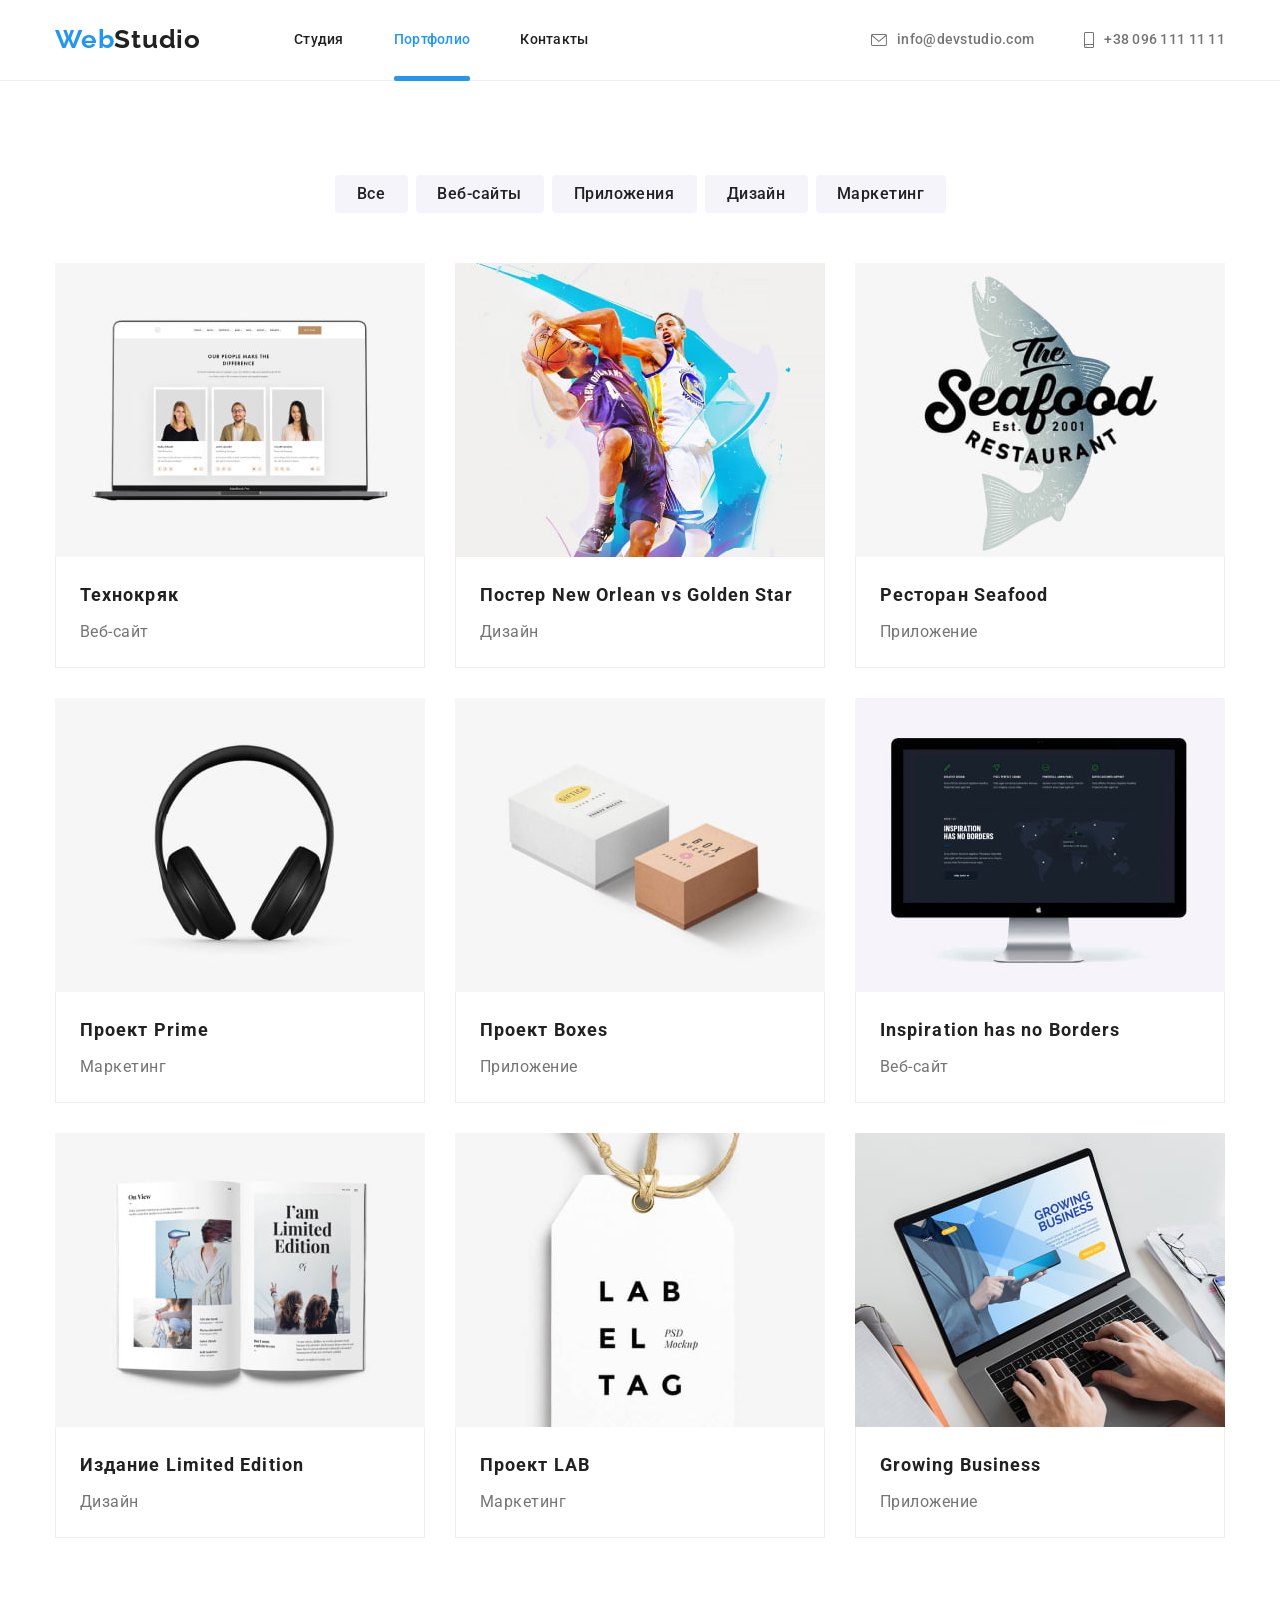
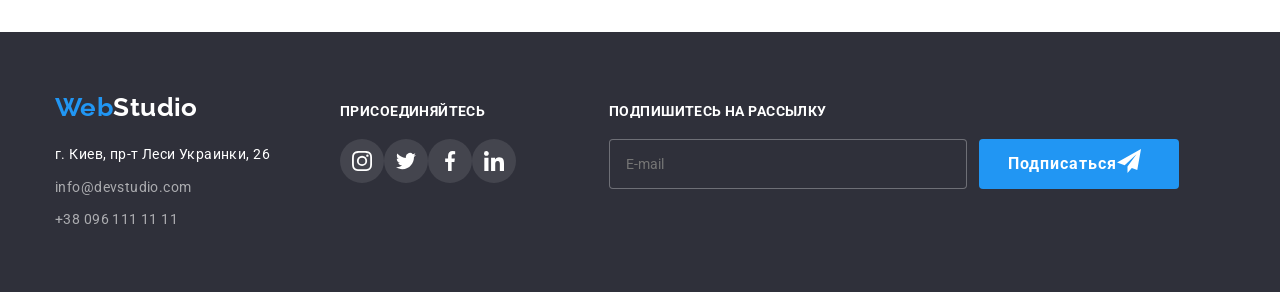
==== commit ead9d43f: "modal form button" ====
--- a/portfolio.html
+++ b/portfolio.html
@@ -213,7 +213,7 @@
         </address>
         </div>
         <div class="social-links">
-            <p class="social-links-titel">присоединяйтесь</p>
+            <h2 class="social-links-titel">присоединяйтесь</h2>
                   <ul class="social-links-list">
             <li class="social-link-icon">
                 <a class="links-icon instagram" href="">
@@ -238,9 +238,9 @@
             </ul>
         </div>
         <div class="subscribe">
-            <p class="subscribe-titel">Подпишитесь на рассылку</p>
+            <h2 class="subscribe-titel">Подпишитесь на рассылку</h2>
             <form class="subscribe-form">
-                <input type="email" name="user-email" placeholder="E-mail" id="email" /> 
+                <input class="subscribe-email" type="email" name="user-email" placeholder="E-mail" id="email" /> 
                 <button class="subscribe-button" type="submit">Подписаться
                     <svg class="subscribe-icon"><use href="./images/symbol-defs (2).svg#icon-send" width="24px" height="24px"></use> </svg>
                     </button>
--- a/CSS/styles.css
+++ b/CSS/styles.css
@@ -277,19 +277,56 @@
 
 .modal-form-titel{
     font-weight: 700;
-font-size: 20px;
-line-height: 23px;
-text-align: center;
-letter-spacing: 0.03em;
-color: var(--titels-color);
-
-padding-bottom: 12px;
+    font-size: 20px;
+    line-height: 23px;
+    text-align: center;
+    letter-spacing: 0.03em;
+    color: var(--titels-color);
+
+    padding-bottom: 12px;
 }
 
 .form-field{
     display: flex;
     flex-direction: column;
     margin: 0px;
+}
+
+.form-field.data{
+    margin-bottom: 10px;
+}
+
+.form-field.data:last-child{
+    margin-bottom: 0px;
+}
+
+.comment{
+    padding-top: 12px;
+    padding-left: 16px;
+    color: rgba(117, 117, 117, 0.5);
+}
+
+.modal-button{
+    margin-top: 30px;
+    margin-left: 164px;
+    margin-right: 164px;
+    width: 200px;
+    height: 50px;
+    border: 0;
+    border-radius: 4px;
+
+    font-weight: 700;
+    font-size: 16px;
+    line-height: 30px;
+    color: var(--white-color);
+
+    background-color: var(--blue-color);
+    box-shadow: 0px 4px 4px rgba(0, 0, 0, 0.15);
+}
+
+.modal-button:hover,
+.modal-button:focus{
+    cursor: pointer;
 }
 
 .hero-button-close{
@@ -809,18 +846,19 @@
     align-items: center;
 }
 .social-link-icon{
-    background-color: rgba(255, 255, 255, 0.1);
-    border-radius: 30px;
     width: 44px;
     height: 44px;
     padding: 12px;
-    margin-right: 10px;
-
+
+    background-color: rgba(255, 255, 255, 0.1);
+    border-radius: 30px;
     transition: background-color 250ms cubic-bezier(0.4, 0, 0.2, 1);
 }
+
 .social-link-icon:last-child{
     margin-right: 0px;
 }
+
 .svg-icon{
     fill: var(--white-color);
 }
@@ -835,10 +873,29 @@
     margin-left: 93px;
 }
 
+.subscribe-form{
+    display: flex;
+}
+
+.subscribe-email{
+    width: 358px;
+    height: 50px;
+    margin-right: 12px;
+    padding-top: 15px;
+    padding-bottom: 15px;
+    padding-left: 16px;
+    
+    background-color: var(--background-hero-section);
+    border: 1px solid rgba(255, 255, 255, 0.3);
+    box-shadow: (0px 4px 4px rgba(0, 0, 0, 0.15));
+    border-radius: 4px;
+}
+
 .subscribe-button{
     display: flex;
     width: 200px;
     height: 50px;
+    border: 0;
     border-radius: 4px;
     padding: 10px 0px 10px 29px;
 
@@ -849,7 +906,7 @@
     letter-spacing: 0.06em;
 
     color: var(--white-color);
-    box-shadow: (0px 4px 4px rgba(0, 0, 0, 0.25));
+    box-shadow:(0px 4px 4px rgba(0, 0, 0, 0.25));
     background-color: var(--blue-color);
 }
 
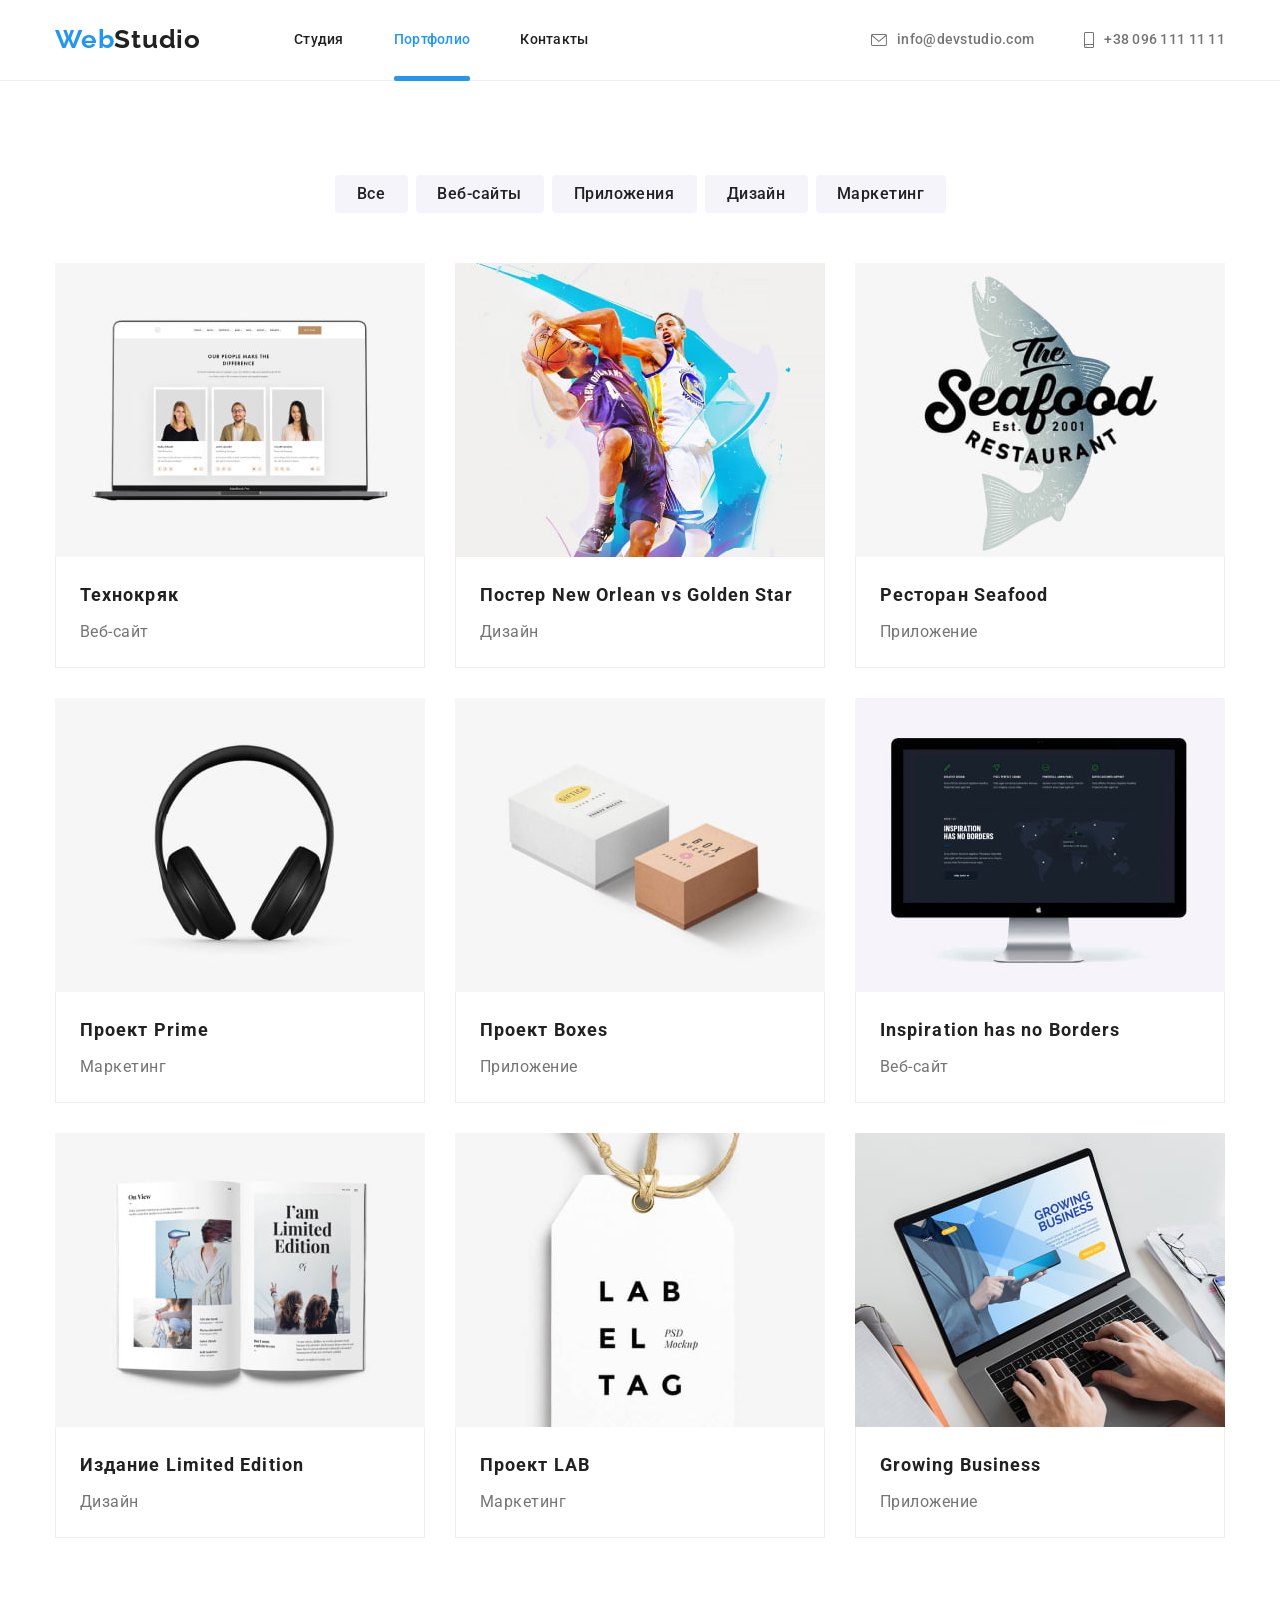
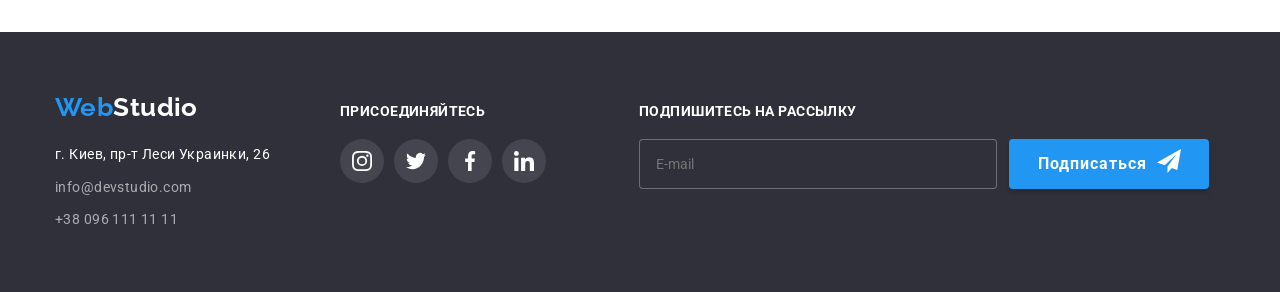
==== commit 0793cd6a: "charges according to mentor" ====
--- a/portfolio.html
+++ b/portfolio.html
@@ -242,7 +242,7 @@
             <form class="subscribe-form">
                 <input class="subscribe-email" type="email" name="user-email" placeholder="E-mail" id="email" /> 
                 <button class="subscribe-button" type="submit">Подписаться
-                    <svg class="subscribe-icon"><use href="./images/symbol-defs (2).svg#icon-send" width="24px" height="24px"></use> </svg>
+                    <svg class="subscribe-icon"><use href="./images/symbol-defs (2).svg#icon-send"></use> </svg>
                     </button>
             </form>
         </div>
--- a/CSS/styles.css
+++ b/CSS/styles.css
@@ -234,6 +234,7 @@
     cursor: pointer
 }
 
+
 .backdrop{
     position: fixed;
     top: 0;
@@ -261,7 +262,7 @@
     position: absolute;
     top:50%;
     left: 50%;
-   
+    padding: 40px;
     min-width: 528px;
     min-height: 581px;
 
@@ -269,10 +270,6 @@
 
     transform: translate(-50%, -50%) scale(1);
     transition: transform 250ms cubic-bezier(0.4, 0, 0.2, 1);
-}
-
-.modal-form{
-    padding: 40px 39px 40px 41px;
 }
 
 .modal-form-titel{
@@ -290,26 +287,120 @@
     display: flex;
     flex-direction: column;
     margin: 0px;
+
+    width: 448px;    
 }
 
 .form-field.data{
     margin-bottom: 10px;
+    color: var(--text-color); 
 }
 
 .form-field.data:last-child{
     margin-bottom: 0px;
 }
 
+.line{
+    width: 448px;
+    height: 40px;
+    padding-left: 42px;
+    outline: transparent;
+    border: 1px solid rgba(33, 33, 33, 0.2);
+    border-radius: 4px;
+
+    transition: border-color 250ms cubic-bezier(0.4, 0, 0.2, 1);
+}
+
+.focus{
+    position: relative;
+    outline: none;
+  
+    transition: fill 250ms cubic-bezier(0.4, 0, 0.2, 1),
+    cursor 250ms cubic-bezier(0.4, 0, 0.2, 1);
+    
+}
+
+.icon{
+    position: absolute;
+    top: 50%;
+    left: 12px;
+    transform: translateY(-50%);
+}
+
 .comment{
+    width: 448px;
+    height: 120px;
+    border: 1px solid rgba(117, 117, 117, 0.5);
+    border-radius: 4px;
     padding-top: 12px;
     padding-left: 16px;
+    outline: transparent;
     color: rgba(117, 117, 117, 0.5);
+
+    resize: none;
+    transition: border-color 250ms cubic-bezier(0.4, 0, 0.2, 1);
+}
+
+.focus:focus-within{
+    cursor: pointer;
+    fill: var(--blue-color);
+}
+
+.form-field.data:hover,
+.line:hover,
+.comment:hover{
+    cursor: pointer;
+    fill:var(--blue-color);
+    border-color: var(--blue-color);
+}
+
+.comment:focus,
+.line:focus{
+border-color: var(--blue-color);
+}
+
+.checkbox{
+    --webkit-appearence:none;
+    --moz-appearence: none;
+    appearance: none;
+
+    margin-right: 7px;
+}
+
+.form-field.checkbox{
+display: flex;
+flex-direction: row;
+align-items: center;
+
+margin-left: 13px;
+margin-top: 20px;
+margin-bottom: 30px;
+}
+
+.checkbox-icon{
+    display: inline-block;
+    width: 16px;
+    height: 15px;
+    border: 2px solid var(--titels-color);
+    border-radius: 4px;
+
+    margin-right: 7px;
+    transition: border-color 250ms cubic-bezier(0.4, 0, 0.2, 1),
+    background-color 250ms cubic-bezier(0.4, 0, 0.2, 1),
+    border-image 250ms cubic-bezier(0.4, 0, 0.2, 1);
+}
+
+.checkbox:checked + .checkbox-icon{
+    border-color: var(--blue-color);
+    background-color: var(--blue-color);
+    background-image: url(../images/icon\ check.svg);
+    background-size: cover;
+    background-repeat: no-repeat;
+
 }
 
 .modal-button{
-    margin-top: 30px;
-    margin-left: 164px;
-    margin-right: 164px;
+    margin: auto;
     width: 200px;
     height: 50px;
     border: 0;
@@ -320,8 +411,14 @@
     line-height: 30px;
     color: var(--white-color);
 
+    outline: transparent;
     background-color: var(--blue-color);
     box-shadow: 0px 4px 4px rgba(0, 0, 0, 0.15);
+}
+
+.checkbox-link{
+    color: var(--blue-color);
+    text-decoration: underline;
 }
 
 .modal-button:hover,
@@ -329,20 +426,22 @@
     cursor: pointer;
 }
 
+
 .hero-button-close{
     position: absolute;
-    top: 0;
-    right: 0;
-    margin-top: 8px;
-    margin-right: 8px;
+    width: 30px;
+    height: 30px;
+    top: 8px;
+    right: 8px;
     
-    background-image: url(../images/close.svg);
-    background-repeat: no-repeat;
-    height: 30px;
-    width: 30px;
-        
-    border: none;
-    background-color: var(--white-color);
+    border: 1px solid rgba(0, 0, 0, 0.1);;
+    border-radius: 30px;
+    outline: none;
+    background-color: transparent;
+    }
+
+.hero-button-close-icon{
+    fill: #0000;
 }
 
 /*стили наши преимущества*/
@@ -849,6 +948,7 @@
     width: 44px;
     height: 44px;
     padding: 12px;
+    margin-right:10px;
 
     background-color: rgba(255, 255, 255, 0.1);
     border-radius: 30px;
@@ -887,26 +987,32 @@
     
     background-color: var(--background-hero-section);
     border: 1px solid rgba(255, 255, 255, 0.3);
-    box-shadow: (0px 4px 4px rgba(0, 0, 0, 0.15));
-    border-radius: 4px;
+    border-radius: 4px;
+    outline: none;
 }
 
 .subscribe-button{
-    display: flex;
+    display: inline-flex;
+    justify-content: center;
+    align-content: center;
     width: 200px;
     height: 50px;
     border: 0;
     border-radius: 4px;
-    padding: 10px 0px 10px 29px;
-
-    
+    padding: 10px 28px 10px 29px;
+     
     font-weight: 700;
     font-size: 16px;
     line-height: 30px;
     letter-spacing: 0.06em;
 
     color: var(--white-color);
-    box-shadow:(0px 4px 4px rgba(0, 0, 0, 0.25));
+    box-shadow: 0px 4px 4px rgba(0, 0, 0, 0.15);
     background-color: var(--blue-color);
 }
 
+.subscribe-icon{
+    width: 24px;
+    height: 24px;
+    margin-left: 10px;
+}
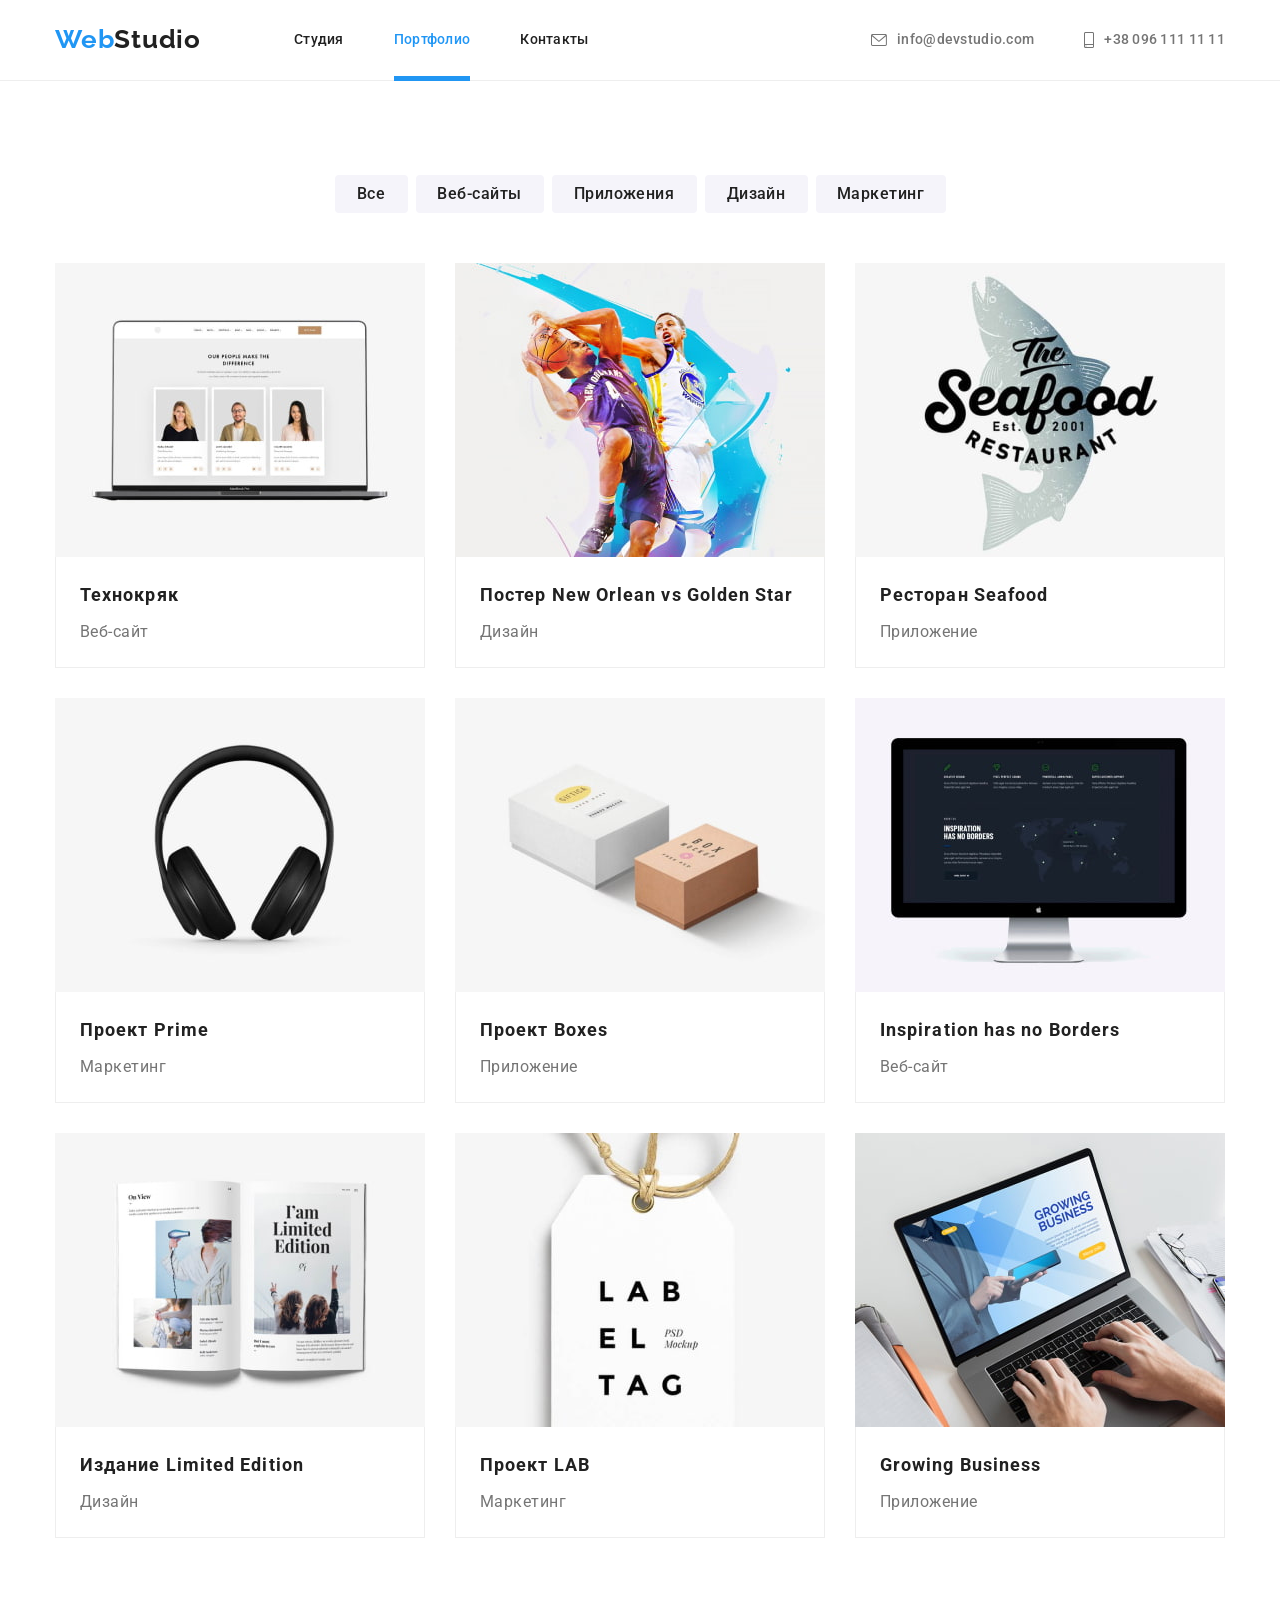
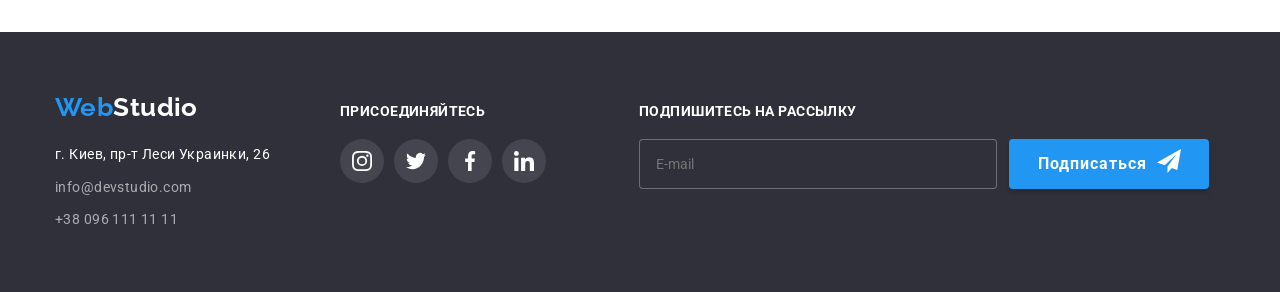
==== commit 46a51cd4: "Nav-BEM" ====
--- a/portfolio.html
+++ b/portfolio.html
@@ -15,24 +15,24 @@
     <div class="container">
     <!--Навигация-->
     <nav class="nav">
-        <a class="nav-logo" href="WebStudio" lang="en">Web<span class="style-logo">Studio</span></a>
-        <ul class="nav-list">
-          <li class="nav-item"><a class="nav-link" href="./index.html">Студия</a></li>
-          <li class="nav-item"><a class="nav-link current" href="">Портфолио</a></li>
-          <li class="nav-item" ><a class="nav-link" href="">Контакты</a></li>
+        <a class="nav__logo" href="WebStudio" lang="en">Web<span class="nav__logo--style">Studio</span></a>
+        <ul class="nav__list">
+          <li class="nav__item"><a class="nav__link" href="./index.html">Студия</a></li>
+          <li class="nav__item"><a class="nav__link nav__link--current" href="">Портфолио</a></li>
+          <li class="nav__item" ><a class="nav__link" href="">Контакты</a></li>
         </ul>
     <!--Контакты-->
-    <ul class="contact-list">
-        <li class="item">
+    <ul class="contact">
+        <li class="contact__item">
                 <a class="email" href="mailto:info@devstudio.com">
-                <svg class="email-icon" width="16px"  height="12px">
+                <svg class="email__icon" width="16px"  height="12px">
                 <use href="./images/symbol-defs.svg#envelope"></use>
                 </svg>info@devstudio.com
                 </a>
         </li>
-        <li class="item">
+        <li class="contact__item">
                 <a class="tel" href="tel:+380961111111">
-                <svg class="tel-icon" width="10px"  height="16px"><use href="./images/symbol-defs.svg#smartphone"></use>
+                <svg class="tel__icon" width="10px"  height="16px"><use href="./images/symbol-defs.svg#smartphone"></use>
                 </svg>+38 096 111 11 11
                 </a>
         </li>
--- a/CSS/styles.css
+++ b/CSS/styles.css
@@ -65,7 +65,7 @@
 header{
     border-bottom: 1px solid var(--border-color);
 }
-.nav-logo{
+.nav__logo{
     padding: 24px 0px 25px 0px;
     text-decoration: none;
     font-family: Raleway;
@@ -76,7 +76,7 @@
     color: var(--blue-color)
 }
 
-.style-logo{
+.nav__logo--style{
     color: var(--titels-color);
 }
 
@@ -90,35 +90,27 @@
     line-height: 1.14;
     letter-spacing: 0.02em;
       }
-.nav-list{
+.nav__list{
      display: flex;
      margin-left: 93px;
     }
-.nav-list .nav-item + .nav-item{
+.nav__list .nav__item + .nav__item{
     margin-left: 50px;
 }
-.nav-link{
+.nav__link{
     display: block;
     padding-top: 32px;
     padding-bottom: 32px;
 
     color: var(--titels-color);
 }
-.contact-list{
-    display: flex;
-    align-items: center;
-    margin-left: auto;
-}
-.contact-list .item + .item{
-    margin-left: 50px;
-}
-
-.current{
+
+.nav__link--current{
     position: relative;
     color: var(--blue-color);
 }
 
-.nav-link.current::after{
+.nav__link--current::after{
     content: "";
     position: absolute;
     left: 0;
@@ -133,20 +125,42 @@
     transition: transform 250ms cubic-bezier(0.4, 0, 0.2, 1);
 }
 
-.nav-link.current:hover::after,
-.nav-link.current:focus::after{
+.nav__link--current:hover::after,
+.nav__link--current:focus::after{
     transform: scaleX(1);
 }
 
-.nav-item{
+.nav__item{
     transition: color 250ms cubic-bezier(0.4, 0, 0.2, 1),
     background-color 250ms cubic-bezier(0.4, 0, 0.2, 1);
 }
 
-.nav-item :hover,
-.nav-item :focus{
+.nav__item :hover,
+.nav__item :focus{
     color: var(--blue-color);
     background-color: var(--white-color);
+}
+
+/* Контакты*/
+.contact{
+    display: flex;
+    align-items: center;
+    margin-left: auto;
+
+    transition: fill 250ms cubic-bezier(0.4, 0, 0.2, 1),
+    background-color 250ms cubic-bezier(0.4, 0, 0.2, 1),
+    color 250ms cubic-bezier(0.4, 0, 0.2, 1);
+}
+
+.contact:hover,
+.contact:focus{
+    fill: var(--blue-color);
+    color: var(--blue-color);
+    background-color: var(--white-color);
+}
+
+.contact__item + .contact__item{
+    margin-left: 50px;
 }
 
 .email,
@@ -161,23 +175,10 @@
     fill: var(--text-color);  
     }
 
-.tel-icon,
-.email-icon{
+.tel__icon,
+.email__icon{
     margin-right: 10px;
 } 
-
-.contact-list{
-    transition: fill 250ms cubic-bezier(0.4, 0, 0.2, 1),
-    background-color 250ms cubic-bezier(0.4, 0, 0.2, 1),
-    color 250ms cubic-bezier(0.4, 0, 0.2, 1);
-}
-
-.contact-list :hover,
-.contact-list :focus{
-    fill: var(--blue-color);
-    color: var(--blue-color);
-    background-color: var(--white-color);
-}
 
 /* стили секция герой*/
 .hero-section{
@@ -364,7 +365,6 @@
     --moz-appearence: none;
     appearance: none;
 
-    margin-right: 7px;
 }
 
 .form-field.checkbox{
@@ -394,13 +394,12 @@
     border-color: var(--blue-color);
     background-color: var(--blue-color);
     background-image: url(../images/icon\ check.svg);
-    background-size: cover;
+    background-size: content;
     background-repeat: no-repeat;
-
 }
 
 .modal-button{
-    margin: auto;
+    margin: 0 auto;
     width: 200px;
     height: 50px;
     border: 0;
@@ -419,6 +418,8 @@
 .checkbox-link{
     color: var(--blue-color);
     text-decoration: underline;
+
+    transition: color 250ms cubic-bezier(0.4, 0, 0.2, 1),
 }
 
 .modal-button:hover,
@@ -433,16 +434,32 @@
     height: 30px;
     top: 8px;
     right: 8px;
+    padding: auto;
     
-    border: 1px solid rgba(0, 0, 0, 0.1);;
+    border: 1px solid rgba(0, 0, 0, 0.1);
+    box-shadow:0px 4px 4px rgba(0, 0, 0, 0.25);
     border-radius: 30px;
     outline: none;
     background-color: transparent;
     }
 
 .hero-button-close-icon{
-    fill: #0000;
-}
+    display: flex;
+    align-items: center;
+    justify-content: center;
+    margin-top: 6px;
+
+    width: 18px;
+    height: 18px;
+    fill: #000;
+}
+
+.hero-button-close-icon:hover,
+.hero-button-close-icon:focus{
+    fill: var(--blue-color);
+    cursor: pointer;
+}
+
 
 /*стили наши преимущества*/
 .advantage{
@@ -989,6 +1006,7 @@
     border: 1px solid rgba(255, 255, 255, 0.3);
     border-radius: 4px;
     outline: none;
+    color: rgba(255, 255, 255, 0.3);
 }
 
 .subscribe-button{
